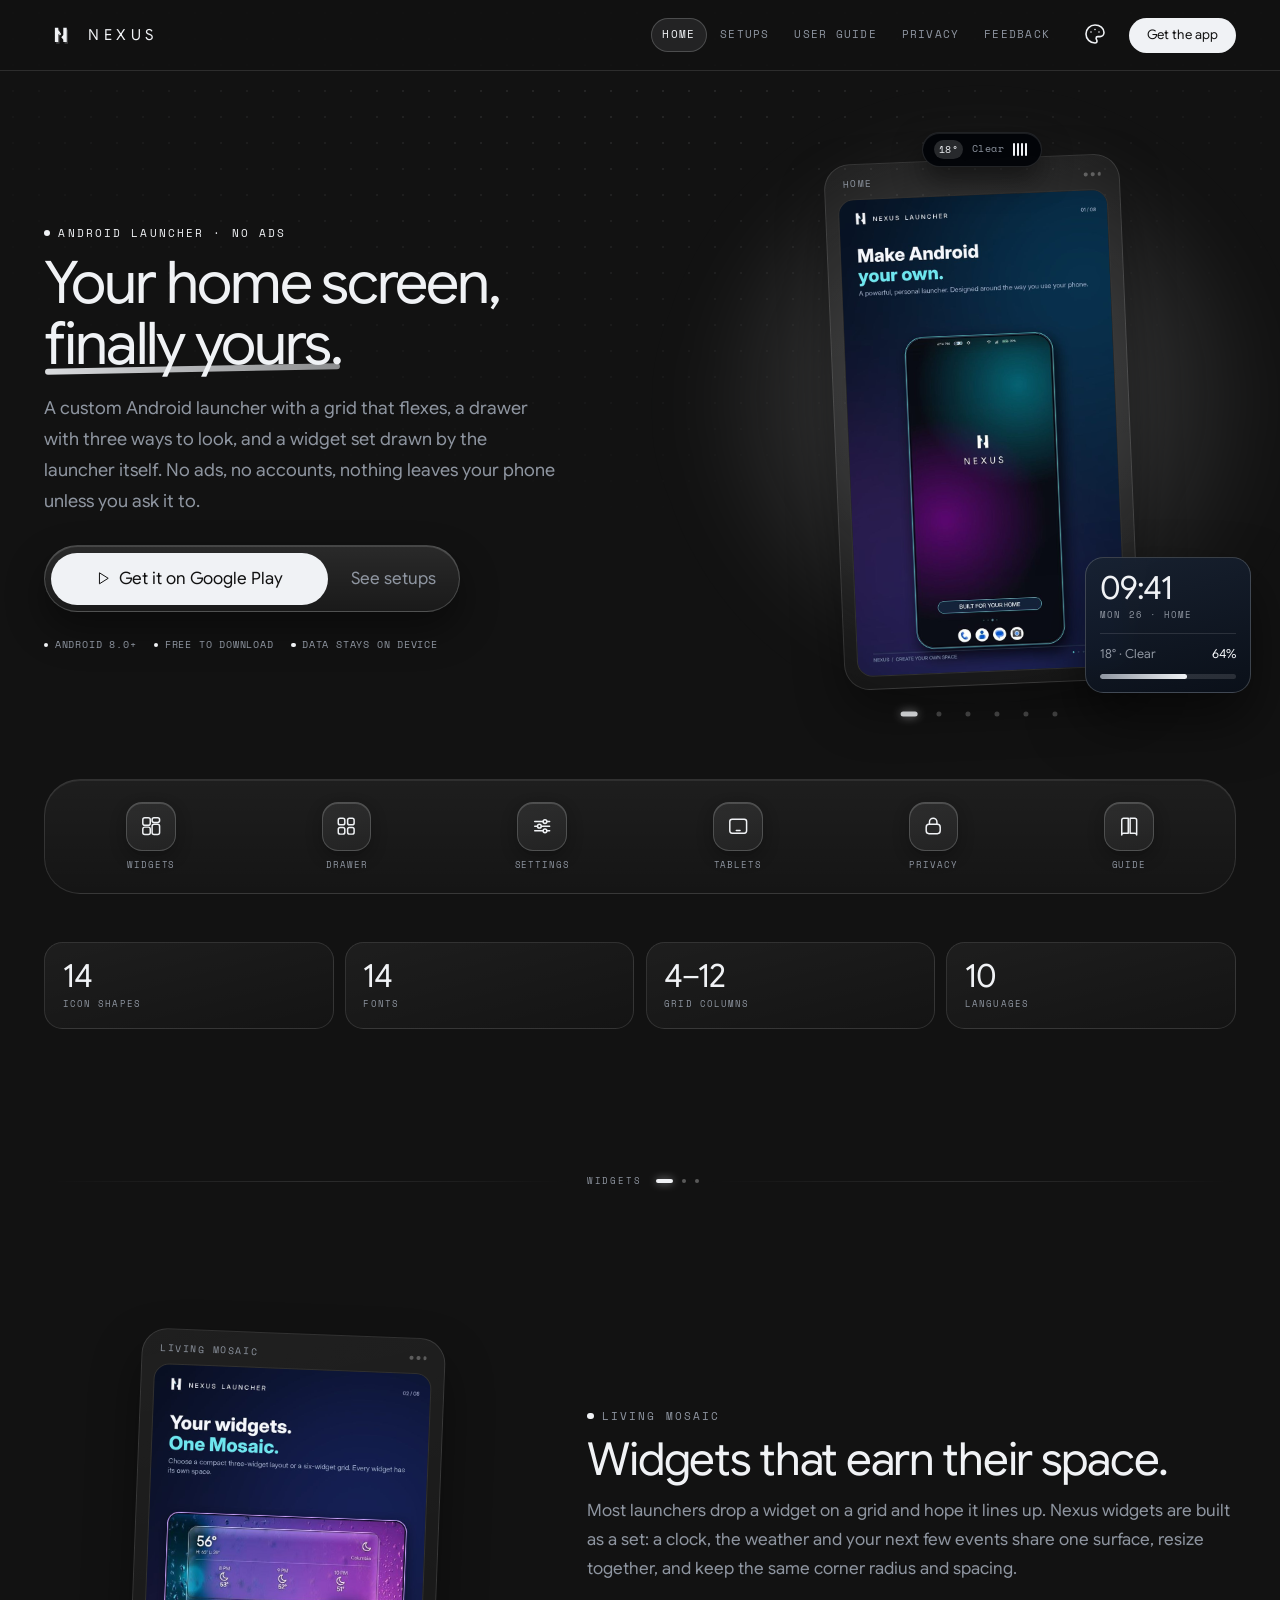
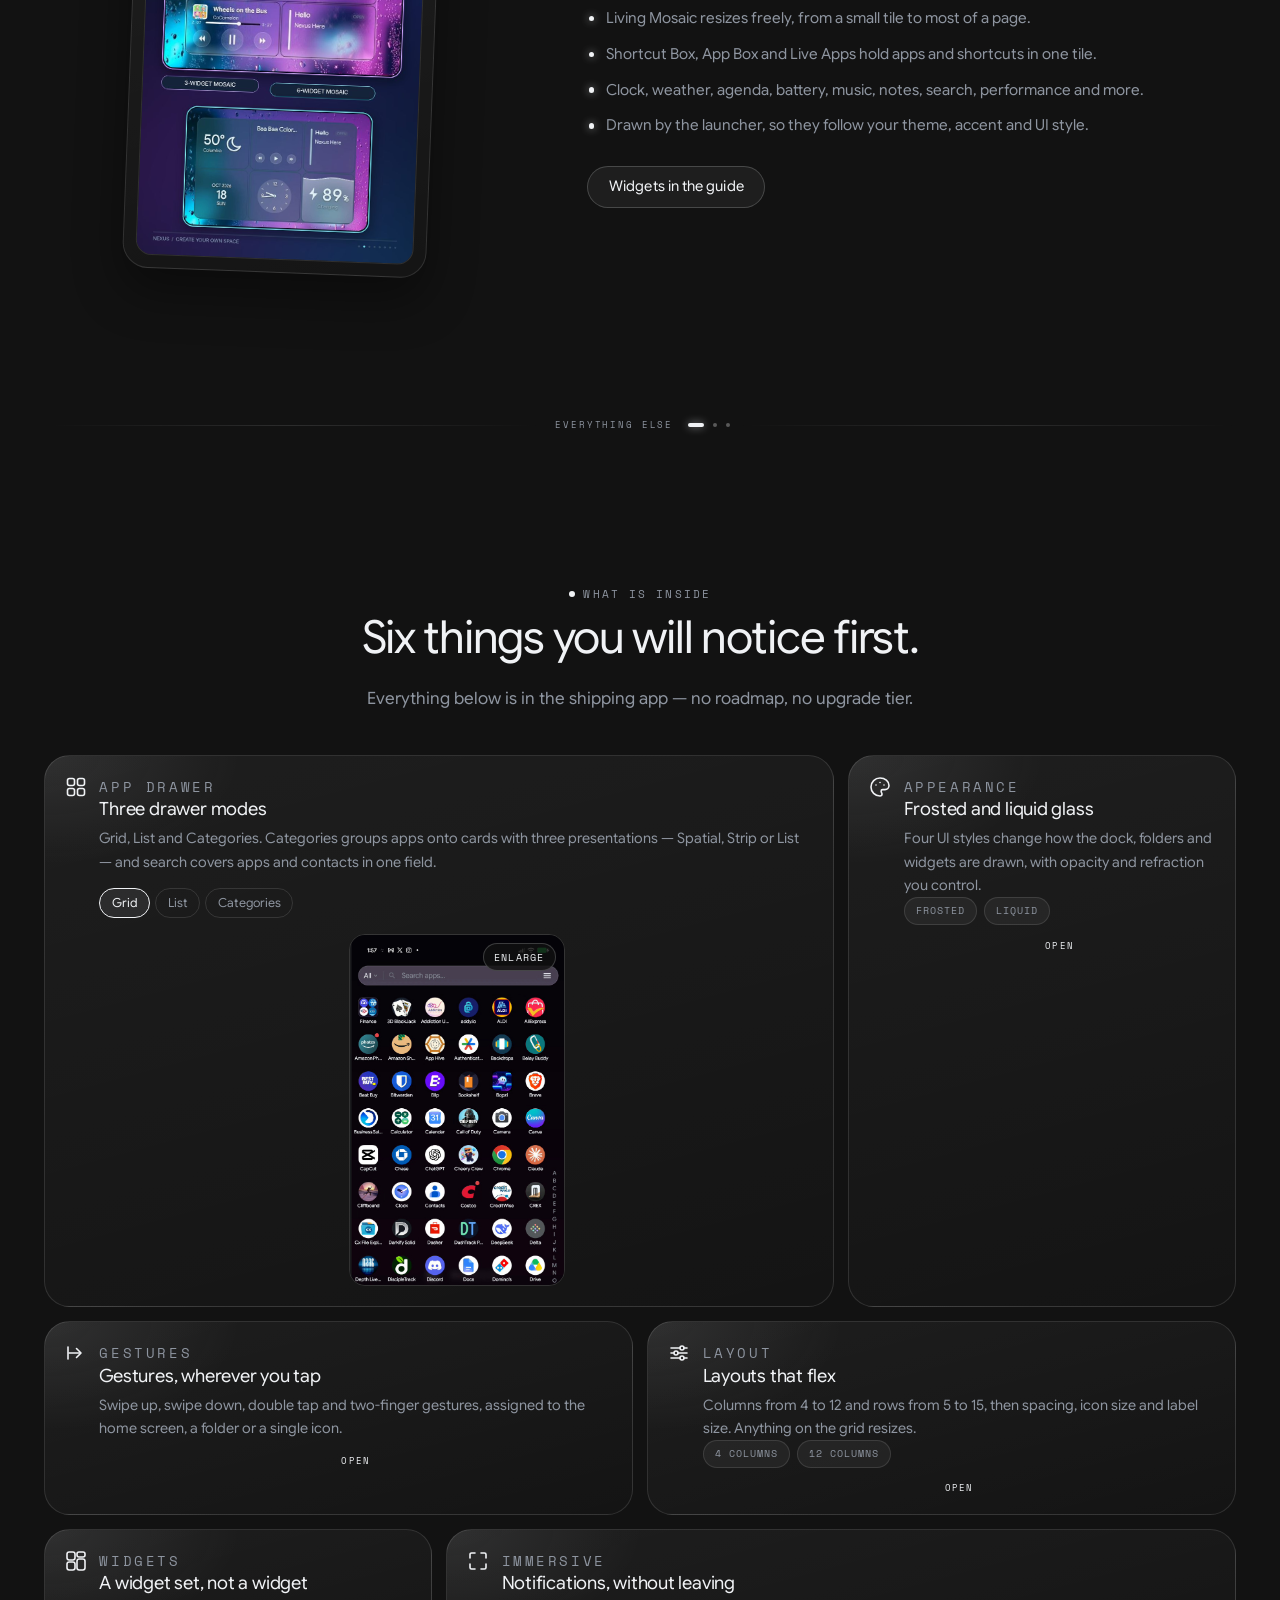
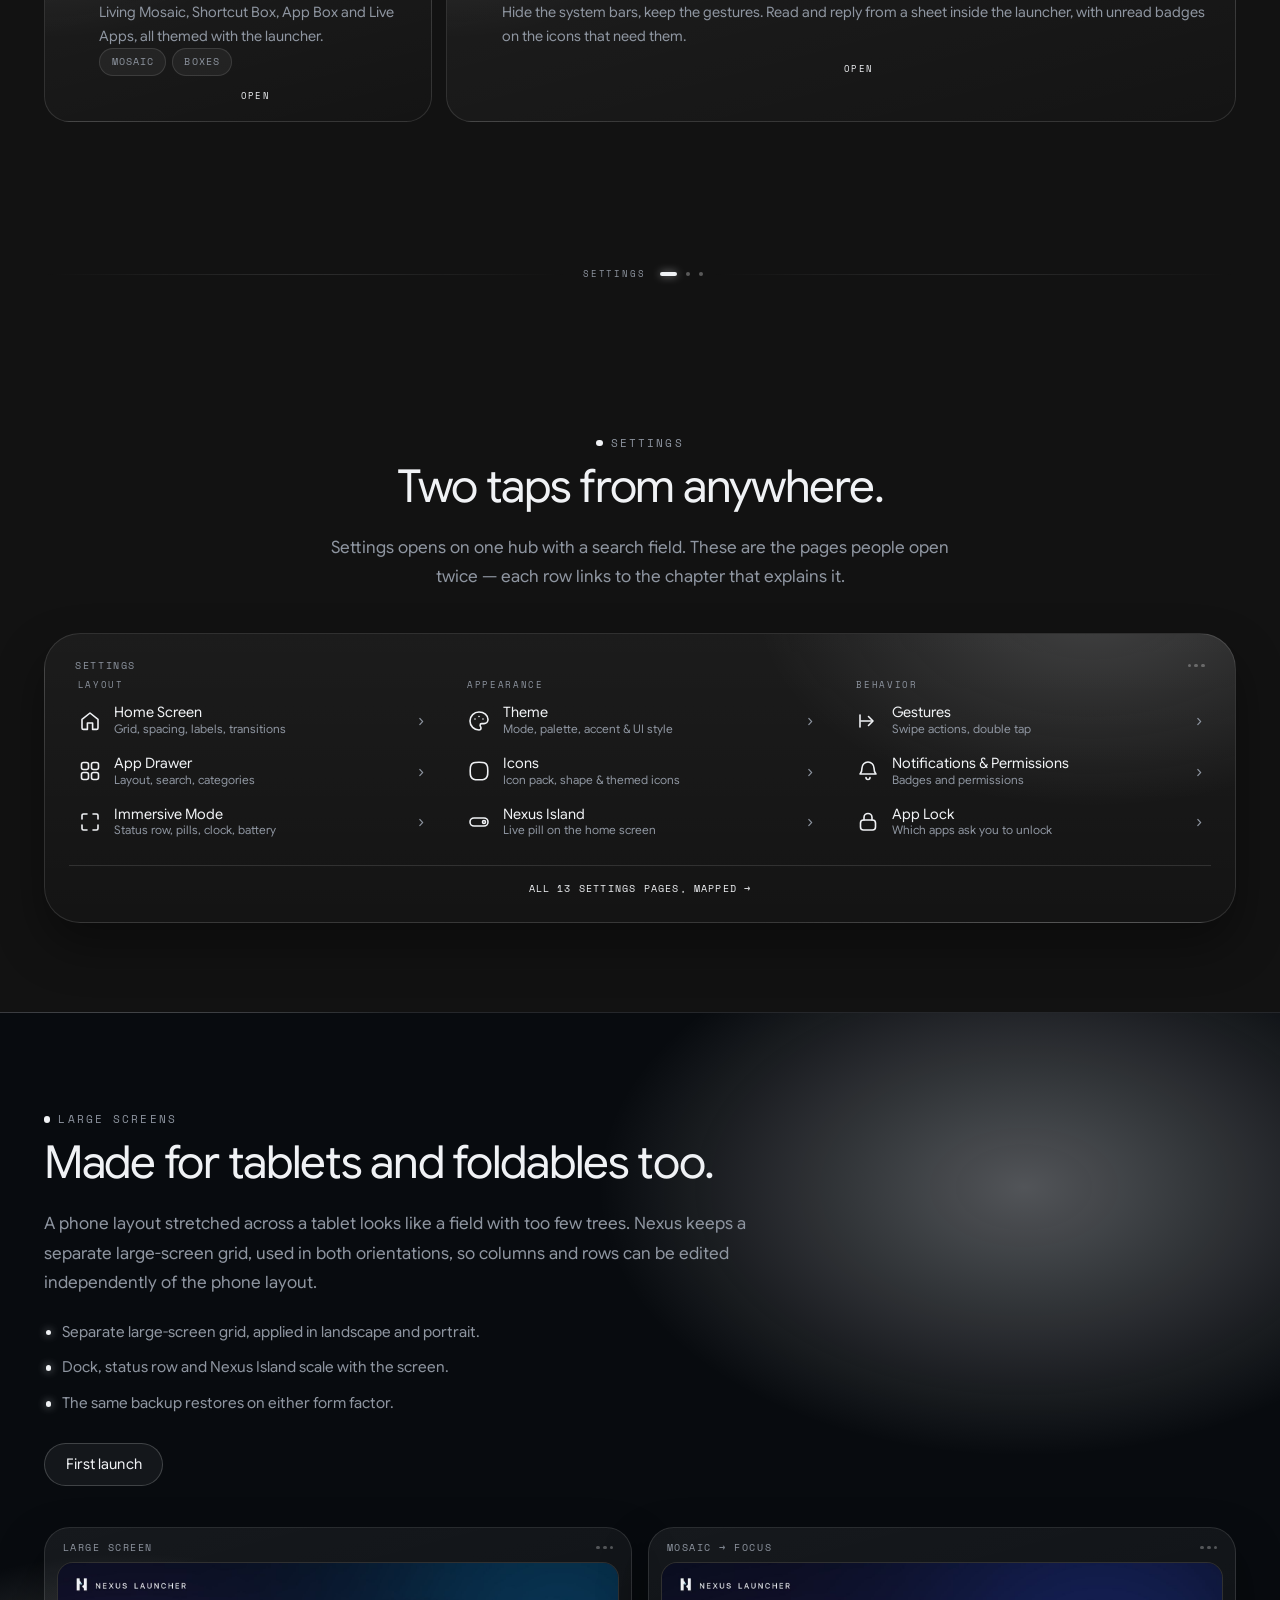
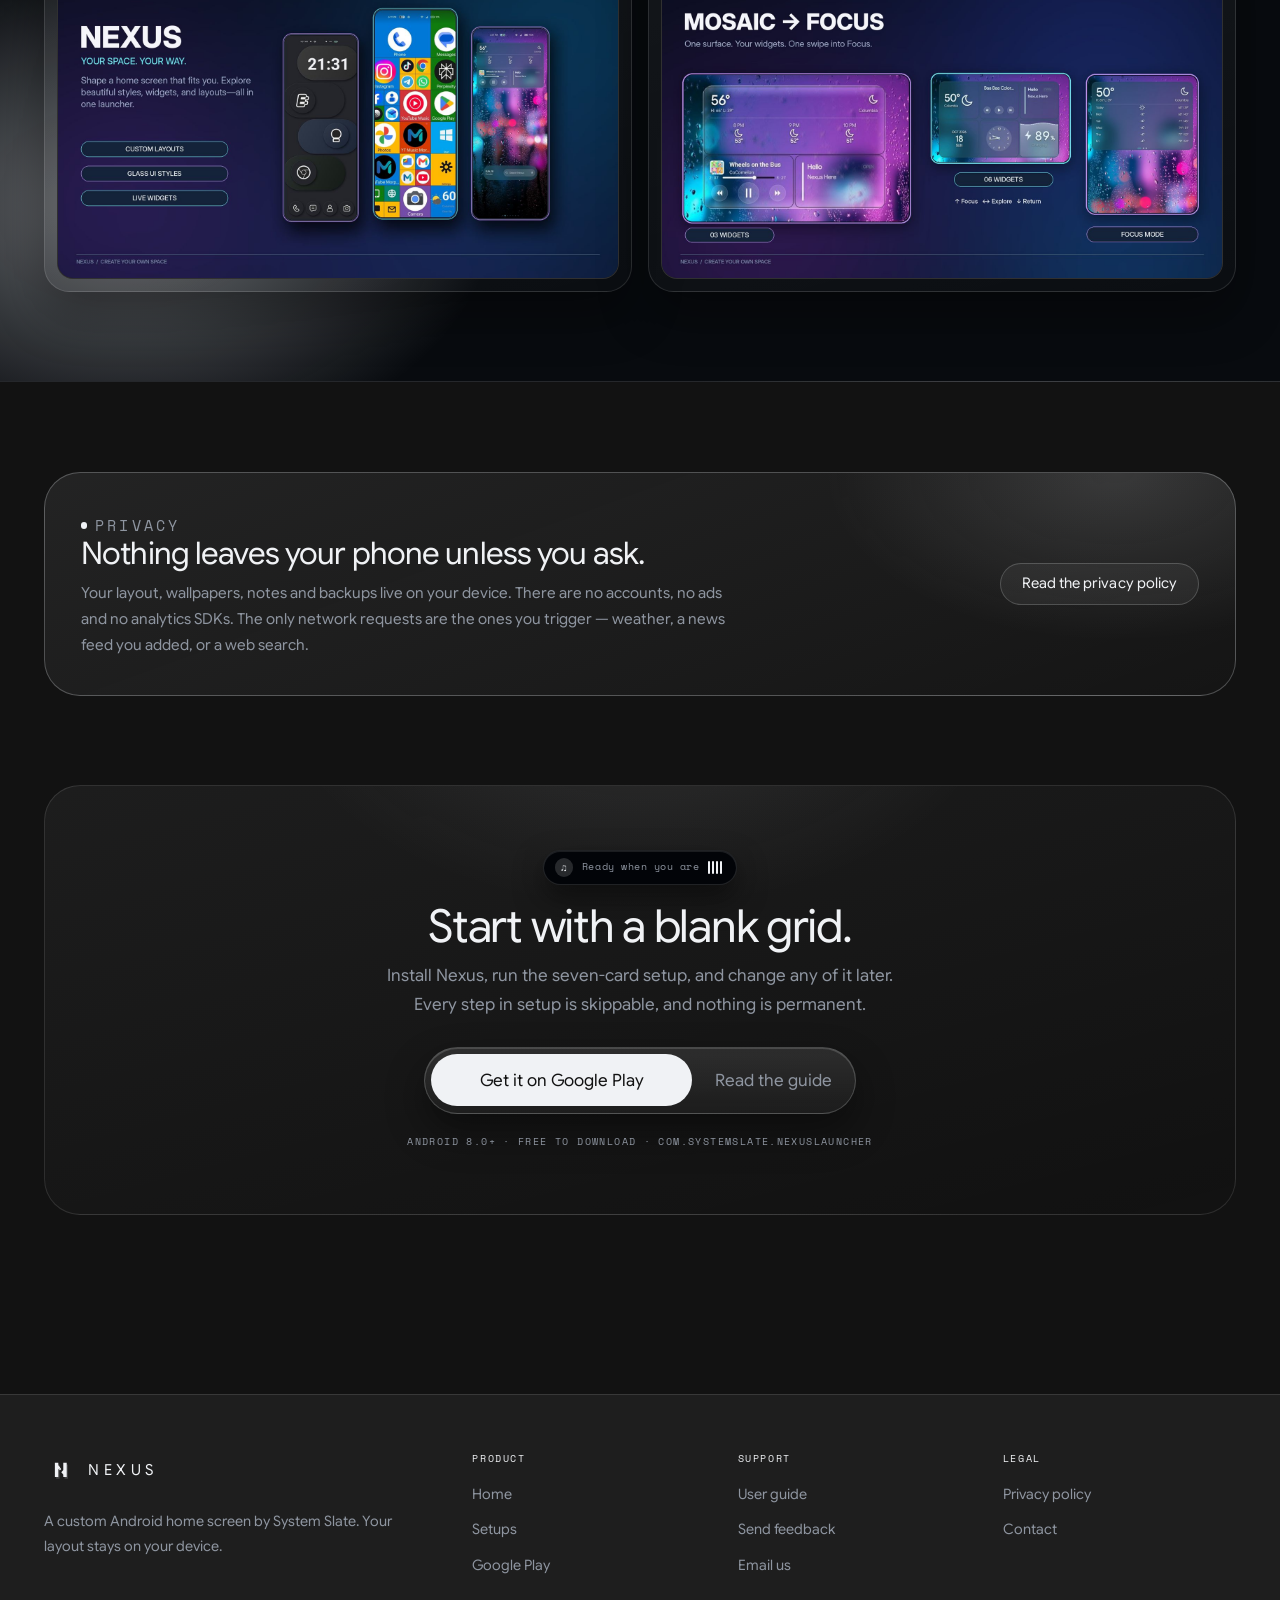
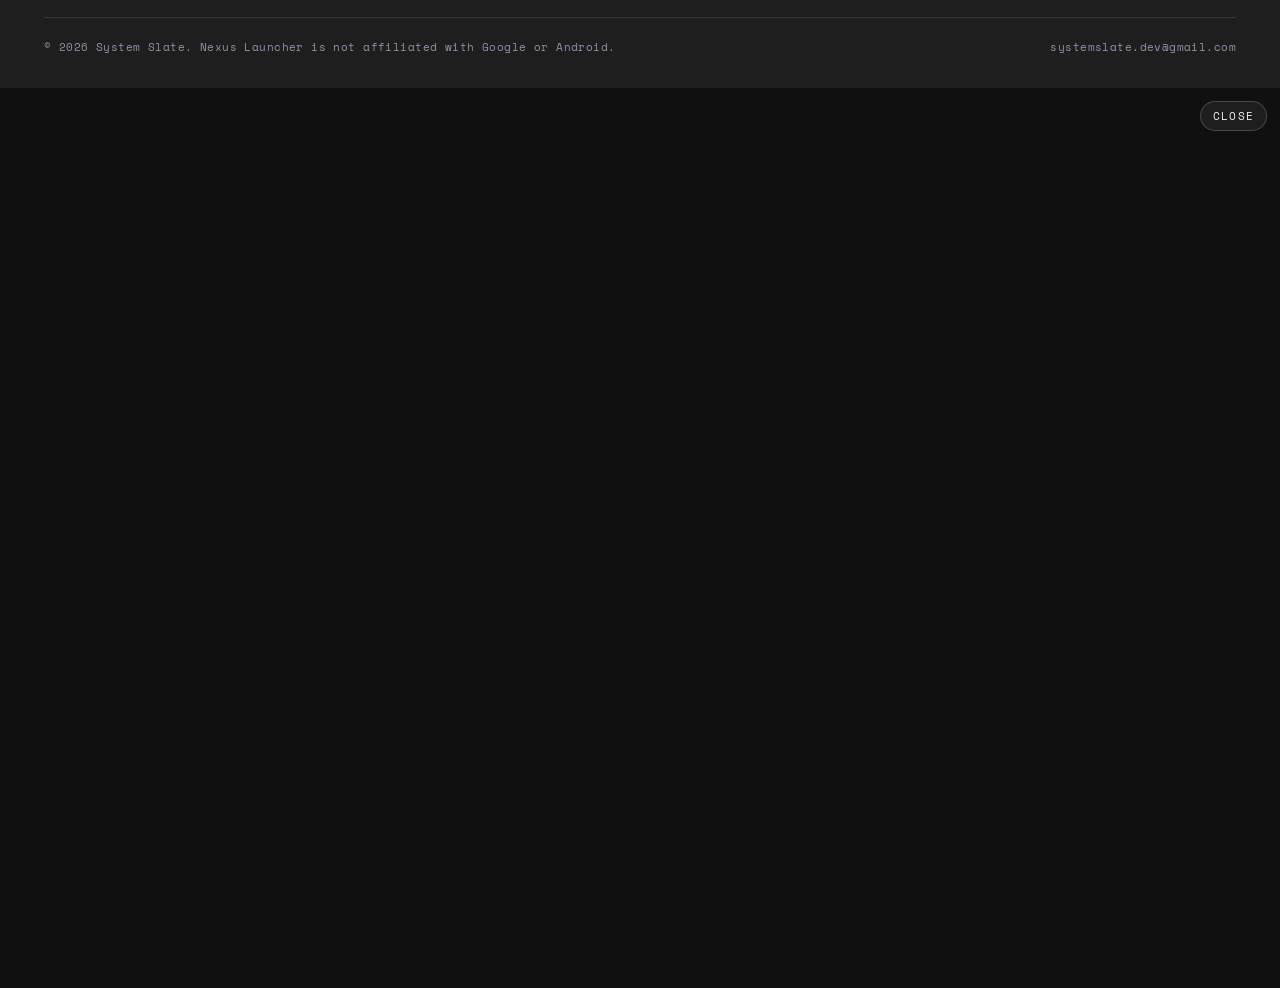
==== index.html @ 5c9ead4d "Add files via upload" ====
<!DOCTYPE html>
<html lang="en">
<head>
  <meta charset="UTF-8">
  <meta name="viewport" content="width=device-width, initial-scale=1.0">
  <title>Nexus Launcher — your home screen, finally yours</title>
  <meta name="description" content="Nexus Launcher is a custom Android home screen with flexible grids, three app drawer modes, a themed widget collection and no ads. Your data stays on your device.">
  <meta name="theme-color" content="#070b13">
  <meta property="og:title" content="Nexus Launcher — your home screen, finally yours">
  <meta property="og:description" content="Flexible grids, three drawer modes, themed widgets, frosted glass. No ads, no accounts, nothing leaves your phone.">
  <meta property="og:image" content="assets/shots/01-hero.jpg">
  <meta property="og:type" content="website">
  <link rel="stylesheet" href="site-fonts.css">
  <link rel="stylesheet" href="site.css">
  <link rel="stylesheet" href="site-themes.css">
  <link rel="stylesheet" href="site-look.css">
  <link rel="stylesheet" href="site-nav.css">
  <link rel="stylesheet" href="site-ui.css">
  <link rel="stylesheet" href="site-footer.css">
  <link rel="stylesheet" href="site-play.css">
  <link rel="stylesheet" href="site-home.css">
  <link rel="stylesheet" href="site-home-more.css">
  <script src="site-ui-boot.js"></script>
</head>
<body>
<a class="skip-link" href="#main">Skip to content</a>

<!-- launcher glyphs, drawn once and referenced with <use> -->
<svg class="sprite" aria-hidden="true" focusable="false" xmlns="http://www.w3.org/2000/svg">
  <symbol id="i-widgets" viewBox="0 0 24 24" fill="none" stroke="currentColor" stroke-width="1.6" stroke-linecap="round" stroke-linejoin="round"><rect x="3" y="3" width="8" height="8" rx="2.2"/><rect x="13" y="3" width="8" height="5" rx="2"/><rect x="3" y="13" width="8" height="8" rx="2.2"/><rect x="13" y="10" width="8" height="11" rx="2.2"/></symbol>
  <symbol id="i-grid" viewBox="0 0 24 24" fill="none" stroke="currentColor" stroke-width="1.6" stroke-linecap="round" stroke-linejoin="round"><rect x="3.5" y="3.5" width="7" height="7" rx="2"/><rect x="13.5" y="3.5" width="7" height="7" rx="2"/><rect x="3.5" y="13.5" width="7" height="7" rx="2"/><rect x="13.5" y="13.5" width="7" height="7" rx="2"/></symbol>
  <symbol id="i-sliders" viewBox="0 0 24 24" fill="none" stroke="currentColor" stroke-width="1.6" stroke-linecap="round" stroke-linejoin="round"><path d="M4 7h9M17 7h3M4 12h3M11 12h9M4 17h9M17 17h3"/><circle cx="15" cy="7" r="2"/><circle cx="9" cy="12" r="2"/><circle cx="15" cy="17" r="2"/></symbol>
  <symbol id="i-home" viewBox="0 0 24 24" fill="none" stroke="currentColor" stroke-width="1.6" stroke-linecap="round" stroke-linejoin="round"><path d="M4 10.4 12 4l8 6.4V19a1.4 1.4 0 0 1-1.4 1.4h-4V14H9.4v6.4h-4A1.4 1.4 0 0 1 4 19z"/></symbol>
  <symbol id="i-fullscreen" viewBox="0 0 24 24" fill="none" stroke="currentColor" stroke-width="1.6" stroke-linecap="round" stroke-linejoin="round"><path d="M4 9V5.5A1.5 1.5 0 0 1 5.5 4H9M15 4h3.5A1.5 1.5 0 0 1 20 5.5V9M20 15v3.5a1.5 1.5 0 0 1-1.5 1.5H15M9 20H5.5A1.5 1.5 0 0 1 4 18.5V15"/></symbol>
  <symbol id="i-palette" viewBox="0 0 24 24" fill="none" stroke="currentColor" stroke-width="1.6" stroke-linecap="round" stroke-linejoin="round"><path d="M12 3a9 9 0 1 0 0 18c1.1 0 2-.9 2-2 0-1.2-.9-1.7-.9-2.8 0-.9.7-1.6 1.6-1.6H17a4 4 0 0 0 4-4c0-4.4-4-7.6-9-7.6z"/><path d="M8 10h.01M12 7.5h.01M16 10h.01"/></symbol>
  <symbol id="i-shape" viewBox="0 0 24 24" fill="none" stroke="currentColor" stroke-width="1.6" stroke-linecap="round" stroke-linejoin="round"><path d="M12 3.2c2.8 0 4.2 0 5.4.6a5 5 0 0 1 2.8 2.8c.6 1.2.6 2.6.6 5.4s0 4.2-.6 5.4a5 5 0 0 1-2.8 2.8c-1.2.6-2.6.6-5.4.6s-4.2 0-5.4-.6a5 5 0 0 1-2.8-2.8c-.6-1.2-.6-2.6-.6-5.4s0-4.2.6-5.4a5 5 0 0 1 2.8-2.8c1.2-.6 2.6-.6 5.4-.6z"/></symbol>
  <symbol id="i-pill" viewBox="0 0 24 24" fill="none" stroke="currentColor" stroke-width="1.6" stroke-linecap="round" stroke-linejoin="round"><rect x="3" y="8" width="18" height="8" rx="4"/><circle cx="17" cy="12" r="1.5"/></symbol>
  <symbol id="i-swipe" viewBox="0 0 24 24" fill="none" stroke="currentColor" stroke-width="1.6" stroke-linecap="round" stroke-linejoin="round"><path d="M5 12h11"/><path d="M12.5 7.5 17 12l-4.5 4.5"/><path d="M4 6v12"/></symbol>
  <symbol id="i-bell" viewBox="0 0 24 24" fill="none" stroke="currentColor" stroke-width="1.6" stroke-linecap="round" stroke-linejoin="round"><path d="M6 9a6 6 0 0 1 12 0c0 4 1.5 5.5 2 6H4c.5-.5 2-2 2-6z"/><path d="M10 18.5a2 2 0 0 0 4 0"/></symbol>
  <symbol id="i-lock" viewBox="0 0 24 24" fill="none" stroke="currentColor" stroke-width="1.6" stroke-linecap="round" stroke-linejoin="round"><rect x="4.5" y="10" width="15" height="10" rx="3"/><path d="M8 10V7.5a4 4 0 0 1 8 0V10"/></symbol>
  <symbol id="i-book" viewBox="0 0 24 24" fill="none" stroke="currentColor" stroke-width="1.6" stroke-linecap="round" stroke-linejoin="round"><path d="M4 5.5a2 2 0 0 1 2-2h5v16H6a2 2 0 0 0-2 2z"/><path d="M20 5.5a2 2 0 0 0-2-2h-5v16h5a2 2 0 0 1 2 2z"/></symbol>
  <symbol id="i-tablet" viewBox="0 0 24 24" fill="none" stroke="currentColor" stroke-width="1.6" stroke-linecap="round" stroke-linejoin="round"><rect x="3" y="4.5" width="18" height="15" rx="2.5"/><path d="M10 16.5h4"/></symbol>
  <symbol id="i-play" viewBox="0 0 24 24" fill="none" stroke="currentColor" stroke-width="1.6" stroke-linecap="round" stroke-linejoin="round"><path d="M5.5 3.5v17L19 12z"/></symbol>
</svg>

<header class="nav">
  <div class="nav-inner">
    <a class="brand" href="index.html" aria-label="Nexus Launcher — home">
      <svg class="brand-mark" viewBox="0 0 108 108" role="img" aria-label="Nexus Launcher">
        <g transform="translate(4 6)" fill="rgb(42 46 51)">
          <path d="M35 31h11v8l6.5 7.5-6.5 6.5V77H35V31z"/>
          <path d="M73 77H62v-8l-6.5-7.5 6.5-6.5V31h11V77z"/>
        </g>
        <path fill="rgb(240 242 245)" d="M35 31h11v8l6.5 7.5-6.5 6.5V77H35V31z"/>
        <path fill="rgb(240 242 245)" d="M73 77H62v-8l-6.5-7.5 6.5-6.5V31h11V77z"/>
        <path fill="rgb(143 200 224)" d="M51.5 47.95l3.07 1.77v3.56l-3.07 1.77-3.07-1.77v-3.56z"/>
      </svg>
      <span class="brand-word">Nexus</span>
    </a>
    <nav class="nav-links" aria-label="Primary">
      <a href="index.html" aria-current="page">Home</a>
      <a href="setup.html">Setups</a>
      <a href="NEXUS_USER_GUIDE.html">User guide</a>
      <a href="privacy.html">Privacy</a>
      <a href="feedback.html">Feedback</a>
    </nav>
    <a class="nav-cta" href="https://play.google.com/store/apps/details?id=com.systemslate.nexuslauncher">Get the app</a>
  </div>
</header>

<main id="main">

  <!-- ============ hero: a home screen you can poke at ============ -->
  <section class="hero">
    <div class="wrap hero-grid">
      <div class="hero-copy">
        <p class="eyebrow">Android launcher &middot; no ads</p>
        <h1 class="hero-title">Your home screen,<br><span class="hero-accent">finally yours.</span></h1>
        <p class="lede">A custom Android launcher with a grid that flexes, a drawer with three ways to
          look, and a widget set drawn by the launcher itself. No ads, no accounts, nothing leaves
          your phone unless you ask it to.</p>
        <div class="dock">
          <a class="dock-main" href="https://play.google.com/store/apps/details?id=com.systemslate.nexuslauncher">
            <svg aria-hidden="true" width="15" height="15"><use href="#i-play"></use></svg>Get it on Google Play</a>
          <a class="dock-alt" href="setup.html">See setups</a>
        </div>
        <ul class="hero-meta">
          <li>Android 8.0+</li><li>Free to download</li><li>Data stays on device</li>
        </ul>
      </div>

      <div class="hero-art">
        <div class="hero-glow" aria-hidden="true"></div>
        <div class="island hero-island" data-island aria-hidden="true">
          <span class="island-glyph" data-island-glyph>&#9835;</span>
          <span data-island-label>Wheels on the Bus</span>
          <span class="island-bars" data-island-bars><i></i><i></i><i></i><i></i></span>
        </div>
        <figure class="widget hero-widget tilt-l">
          <div class="widget-bar"><span data-hero-label>Home</span><span class="bar-dots"><i></i><i></i><i></i></span></div>
          <div class="widget-media">
            <img data-hero-shot src="assets/shots/01-hero.jpg" width="760" height="1351"
                 alt="A Nexus home screen with the Living Mosaic widget, app icons and a frosted dock.">
          </div>
        </figure>
        <aside class="mini-widget tilt-r float-slow" aria-hidden="true">
          <p class="mini-time">09:41</p>
          <p class="mini-day">Mon 26 &middot; Home</p>
          <div class="mini-row"><span>18&deg; &middot; Clear</span><b>64%</b></div>
          <div class="mini-meter"><i></i></div>
        </aside>
        <div class="pagedots" role="group" aria-label="Preview pages">
          <button type="button" data-hero-dot aria-pressed="true" aria-label="Home" data-label="Home" data-src="assets/shots/01-hero.jpg" data-alt="A Nexus home screen with the Living Mosaic widget, app icons and a frosted dock."></button>
          <button type="button" data-hero-dot aria-pressed="false" aria-label="Mosaic" data-label="Mosaic" data-src="assets/shots/02-mosaic.jpg" data-alt="A three by six widget mosaic combining a clock, weather and calendar on one Nexus home screen."></button>
          <button type="button" data-hero-dot aria-pressed="false" aria-label="Focus" data-label="Focus" data-src="assets/shots/03-focus.jpg" data-alt="Focus mode and gesture navigation on a Nexus home screen."></button>
          <button type="button" data-hero-dot aria-pressed="false" aria-label="Glass" data-label="Glass" data-src="assets/shots/04-glass.jpg" data-alt="Frosted glass and liquid glass on a Nexus home screen."></button>
          <button type="button" data-hero-dot aria-pressed="false" aria-label="Layouts" data-label="Layouts" data-src="assets/shots/05-layouts.jpg" data-alt="A custom home screen layout in Nexus Launcher."></button>
          <button type="button" data-hero-dot aria-pressed="false" aria-label="Drawer" data-label="Drawer" data-src="assets/shots/06-drawer.jpg" data-alt="The Nexus app drawer in grid, list and category layouts."></button>
        </div>
      </div>
    </div>

    <div class="wrap hero-shortcuts">
      <nav class="icon-row" aria-label="Jump into the site">
        <a class="icon-tile tint-cyan" href="#widgets"><span class="tile-face"><svg aria-hidden="true"><use href="#i-widgets"></use></svg></span><span>Widgets</span></a>
        <a class="icon-tile tint-violet" href="#drawer"><span class="tile-face"><svg aria-hidden="true"><use href="#i-grid"></use></svg></span><span>Drawer</span></a>
        <a class="icon-tile tint-teal" href="#settings"><span class="tile-face"><svg aria-hidden="true"><use href="#i-sliders"></use></svg></span><span>Settings</span></a>
        <a class="icon-tile tint-blue" href="#large"><span class="tile-face"><svg aria-hidden="true"><use href="#i-tablet"></use></svg></span><span>Tablets</span></a>
        <a class="icon-tile tint-rose" href="privacy.html"><span class="tile-face"><svg aria-hidden="true"><use href="#i-lock"></use></svg></span><span>Privacy</span></a>
        <a class="icon-tile tint-grape" href="NEXUS_USER_GUIDE.html"><span class="tile-face"><svg aria-hidden="true"><use href="#i-book"></use></svg></span><span>Guide</span></a>
      </nav>
    </div>
  </section>

  <!-- ============ numbers, as four little widgets ============ -->
  <section class="section section-stats">
    <div class="wrap stat-row">
      <div class="stat"><b>14</b><span>icon shapes</span></div>
      <div class="stat"><b>14</b><span>fonts</span></div>
      <div class="stat"><b>4&ndash;12</b><span>grid columns</span></div>
      <div class="stat"><b>10</b><span>languages</span></div>
    </div>
  </section>

  <div class="dots-divider" aria-hidden="true"><span>Widgets</span><i></i><i></i><i></i></div>

  <!-- ============ living mosaic ============ -->
  <section class="section" id="widgets">
    <div class="wrap split">
      <div class="split-art">
        <figure class="widget tilt-r">
          <div class="widget-bar"><span>Living Mosaic</span><span class="bar-dots"><i></i><i></i><i></i></span></div>
          <div class="widget-media">
            <img src="assets/shots/02-mosaic.jpg" width="760" height="1351"
                 alt="A three by six widget mosaic combining a clock, weather and calendar on one Nexus home screen.">
          </div>
        </figure>
      </div>
      <div class="split-copy">
        <p class="eyebrow">Living Mosaic</p>
        <h2>Widgets that earn their space.</h2>
        <p>Most launchers drop a widget on a grid and hope it lines up. Nexus widgets are built as a
          set: a clock, the weather and your next few events share one surface, resize together, and
          keep the same corner radius and spacing.</p>
        <ul class="point-list">
          <li>Living Mosaic resizes freely, from a small tile to most of a page.</li>
          <li>Shortcut Box, App Box and Live Apps hold apps and shortcuts in one tile.</li>
          <li>Clock, weather, agenda, battery, music, notes, search, performance and more.</li>
          <li>Drawn by the launcher, so they follow your theme, accent and UI style.</li>
        </ul>
        <div class="btn-row">
          <a class="btn btn-ghost" href="NEXUS_USER_GUIDE.html#ch8">Widgets in the guide</a>
        </div>
      </div>
    </div>
  </section>

  <div class="dots-divider" aria-hidden="true"><span>Everything else</span><i></i><i></i><i></i></div>

  <!-- ============ bento of the rest ============ -->
  <section class="section" id="more">
    <div class="wrap">
      <div class="section-head center">
        <p class="eyebrow">What is inside</p>
        <h2>Six things you will notice first.</h2>
        <p>Everything below is in the shipping app &mdash; no roadmap, no upgrade tier.</p>
      </div>

      <div class="bento">
        <article class="cell cell-wide" id="drawer">
          <span class="icon-badge"><svg aria-hidden="true"><use href="#i-grid"></use></svg></span>
          <div class="cell-copy">
            <p class="cell-tag">App drawer</p><h3>Three drawer modes</h3>
            <p>Grid, List and Categories. Categories groups apps onto cards with three presentations
              &mdash; Spatial, Strip or List &mdash; and search covers apps and contacts in one field.</p>
            <div class="mode-switch" data-drawer-modes role="radiogroup" aria-label="Drawer mode">
              <button type="button" role="radio" data-drawer="grid" aria-checked="true">Grid</button>
              <button type="button" role="radio" data-drawer="list" aria-checked="false">List</button>
              <button type="button" role="radio" data-drawer="categories" aria-checked="false">Categories</button>
            </div>
            <figure class="drawer-shot">
              <img data-drawer-shot src="assets/guide/app-drawer-grid.jpg" width="575" height="1280" alt="The app drawer in Grid mode, with labeled icons and an A to Z rail.">
              <button type="button" class="shot-enlarge" data-enlarge>Enlarge</button>
            </figure>
          </div>
        </article>

        <article class="cell cell-third tint-violet" id="glass" data-folder>
          <span class="icon-badge"><svg aria-hidden="true"><use href="#i-palette"></use></svg></span>
          <div class="cell-copy">
            <p class="cell-tag">Appearance</p><h3>Frosted and liquid glass</h3>
            <p>Four UI styles change how the dock, folders and widgets are drawn, with opacity and
              refraction you control.</p>
            <p class="chip-row"><span class="chip">Frosted</span><span class="chip">Liquid</span></p>
            <button type="button" class="cell-open-label" aria-expanded="false" aria-controls="glass-shot">Open</button>
          </div>
          <figure class="cell-shot" id="glass-shot" hidden>
            <img src="assets/shots/04-glass.jpg" width="760" height="1351" alt="Frosted glass and liquid glass on a Nexus home screen." loading="lazy">
          </figure>
        </article>

        <article class="cell cell-half tint-rose" id="gestures" data-folder>
          <span class="icon-badge"><svg aria-hidden="true"><use href="#i-swipe"></use></svg></span>
          <div class="cell-copy">
            <p class="cell-tag">Gestures</p><h3>Gestures, wherever you tap</h3>
            <p>Swipe up, swipe down, double tap and two-finger gestures, assigned to the home screen,
              a folder or a single icon.</p>
            <button type="button" class="cell-open-label" aria-expanded="false" aria-controls="gestures-shot">Open</button>
          </div>
          <figure class="cell-shot" id="gestures-shot" hidden>
            <img src="assets/shots/03-focus.jpg" width="760" height="1351" alt="Focus mode and gesture navigation on a Nexus home screen." loading="lazy">
          </figure>
        </article>

        <article class="cell cell-half tint-teal" id="layouts" data-folder>
          <span class="icon-badge"><svg aria-hidden="true"><use href="#i-sliders"></use></svg></span>
          <div class="cell-copy">
            <p class="cell-tag">Layout</p><h3>Layouts that flex</h3>
            <p>Columns from 4 to 12 and rows from 5 to 15, then spacing, icon size and label size.
              Anything on the grid resizes.</p>
            <p class="chip-row"><span class="chip">4 columns</span><span class="chip">12 columns</span></p>
            <button type="button" class="cell-open-label" aria-expanded="false" aria-controls="layouts-shot">Open</button>
          </div>
          <figure class="cell-shot" id="layouts-shot" hidden>
            <img src="assets/shots/05-layouts.jpg" width="760" height="1351" alt="A custom home screen layout in Nexus Launcher." loading="lazy">
          </figure>
        </article>

        <article class="cell cell-third tint-blue" data-folder>
          <span class="icon-badge"><svg aria-hidden="true"><use href="#i-widgets"></use></svg></span>
          <div class="cell-copy">
            <p class="cell-tag">Widgets</p><h3>A widget set, not a widget</h3>
            <p>Living Mosaic, Shortcut Box, App Box and Live Apps, all themed with the launcher.</p>
            <p class="chip-row"><span class="chip">Mosaic</span><span class="chip">Boxes</span></p>
            <button type="button" class="cell-open-label" aria-expanded="false" aria-controls="widgets-shot">Open</button>
          </div>
          <figure class="cell-shot" id="widgets-shot" hidden>
            <img src="assets/shots/07-widgets.jpg" width="760" height="1351" alt="The Nexus widget collection on a home screen." loading="lazy">
          </figure>
        </article>

        <article class="cell cell-wide tint-grape" id="immersive" data-folder>
          <span class="icon-badge"><svg aria-hidden="true"><use href="#i-fullscreen"></use></svg></span>
          <div class="cell-copy">
            <p class="cell-tag">Immersive</p><h3>Notifications, without leaving</h3>
            <p>Hide the system bars, keep the gestures. Read and reply from a sheet inside the
              launcher, with unread badges on the icons that need them.</p>
            <button type="button" class="cell-open-label" aria-expanded="false" aria-controls="immersive-shot">Open</button>
          </div>
          <figure class="cell-shot" id="immersive-shot" hidden>
            <img src="assets/shots/08-immersive.jpg" width="760" height="1351" alt="Immersive mode and the in-launcher notification sheet." loading="lazy">
          </figure>
        </article>
      </div>
    </div>
  </section>

  <div class="dots-divider" aria-hidden="true"><span>Settings</span><i></i><i></i><i></i></div>

  <!-- ============ settings, drawn as a settings page ============ -->
  <section class="section" id="settings">
    <div class="wrap">
      <div class="section-head center">
        <p class="eyebrow">Settings</p>
        <h2>Two taps from anywhere.</h2>
        <p>Settings opens on one hub with a search field. These are the pages people open twice
          &mdash; each row links to the chapter that explains it.</p>
      </div>

      <div class="settings-widget">
        <div class="widget-bar"><span>Settings</span><span class="bar-dots"><i></i><i></i><i></i></span></div>
        <div class="settings-groups">
          <div class="settings-group">
            <p class="group-label">Layout</p>
            <a class="settings-row" href="NEXUS_USER_GUIDE.html#ch2"><span class="icon-badge"><svg aria-hidden="true"><use href="#i-home"></use></svg></span><span class="row-text"><b>Home Screen</b><small>Grid, spacing, labels, transitions</small></span><span class="row-chev" aria-hidden="true">&rsaquo;</span></a>
            <a class="settings-row" href="NEXUS_USER_GUIDE.html#ch5"><span class="icon-badge"><svg aria-hidden="true"><use href="#i-grid"></use></svg></span><span class="row-text"><b>App Drawer</b><small>Layout, search, categories</small></span><span class="row-chev" aria-hidden="true">&rsaquo;</span></a>
            <a class="settings-row" href="NEXUS_USER_GUIDE.html#ch14"><span class="icon-badge"><svg aria-hidden="true"><use href="#i-fullscreen"></use></svg></span><span class="row-text"><b>Immersive Mode</b><small>Status row, pills, clock, battery</small></span><span class="row-chev" aria-hidden="true">&rsaquo;</span></a>
          </div>
          <div class="settings-group">
            <p class="group-label">Appearance</p>
            <a class="settings-row" href="NEXUS_USER_GUIDE.html#ch10"><span class="icon-badge"><svg aria-hidden="true"><use href="#i-palette"></use></svg></span><span class="row-text"><b>Theme</b><small>Mode, palette, accent &amp; UI style</small></span><span class="row-chev" aria-hidden="true">&rsaquo;</span></a>
            <a class="settings-row" href="NEXUS_USER_GUIDE.html#ch11"><span class="icon-badge"><svg aria-hidden="true"><use href="#i-shape"></use></svg></span><span class="row-text"><b>Icons</b><small>Icon pack, shape &amp; themed icons</small></span><span class="row-chev" aria-hidden="true">&rsaquo;</span></a>
            <a class="settings-row" href="NEXUS_USER_GUIDE.html#ch15"><span class="icon-badge"><svg aria-hidden="true"><use href="#i-pill"></use></svg></span><span class="row-text"><b>Nexus Island</b><small>Live pill on the home screen</small></span><span class="row-chev" aria-hidden="true">&rsaquo;</span></a>
          </div>
          <div class="settings-group">
            <p class="group-label">Behavior</p>
            <a class="settings-row" href="NEXUS_USER_GUIDE.html#ch4"><span class="icon-badge"><svg aria-hidden="true"><use href="#i-swipe"></use></svg></span><span class="row-text"><b>Gestures</b><small>Swipe actions, double tap</small></span><span class="row-chev" aria-hidden="true">&rsaquo;</span></a>
            <a class="settings-row" href="NEXUS_USER_GUIDE.html#ch16"><span class="icon-badge"><svg aria-hidden="true"><use href="#i-bell"></use></svg></span><span class="row-text"><b>Notifications &amp; Permissions</b><small>Badges and permissions</small></span><span class="row-chev" aria-hidden="true">&rsaquo;</span></a>
            <a class="settings-row" href="NEXUS_USER_GUIDE.html#ch17"><span class="icon-badge"><svg aria-hidden="true"><use href="#i-lock"></use></svg></span><span class="row-text"><b>App Lock</b><small>Which apps ask you to unlock</small></span><span class="row-chev" aria-hidden="true">&rsaquo;</span></a>
          </div>
        </div>
        <p class="settings-more"><a href="NEXUS_USER_GUIDE.html#ch21">All 13 settings pages, mapped &rarr;</a></p>
      </div>
    </div>
  </section>

  <!-- ============ large screens ============ -->
  <section class="tablet-band" id="large">
    <div class="wrap section">
      <div class="tablet-head">
        <p class="eyebrow">Large screens</p>
        <h2>Made for tablets and foldables too.</h2>
        <p>A phone layout stretched across a tablet looks like a field with too few trees. Nexus
          keeps a separate large-screen grid, used in both orientations, so columns and rows can be
          edited independently of the phone layout.</p>
        <ul class="point-list">
          <li>Separate large-screen grid, applied in landscape and portrait.</li>
          <li>Dock, status row and Nexus Island scale with the screen.</li>
          <li>The same backup restores on either form factor.</li>
        </ul>
        <div class="btn-row">
          <a class="btn btn-ghost" href="NEXUS_USER_GUIDE.html#ch1">First launch</a>
        </div>
      </div>
      <div class="tablet-shots">
        <figure class="widget">
          <div class="widget-bar"><span>Large screen</span><span class="bar-dots"><i></i><i></i><i></i></span></div>
          <div class="widget-media">
            <img src="assets/shots/tablet-overview.jpg" width="1600" height="900" loading="lazy"
                 alt="Nexus Launcher on a large screen, showing the wide widget mosaic and dock.">
          </div>
        </figure>
        <figure class="widget">
          <div class="widget-bar"><span>Mosaic &rarr; Focus</span><span class="bar-dots"><i></i><i></i><i></i></span></div>
          <div class="widget-media">
            <img src="assets/shots/tablet-mosaic.jpg" width="1600" height="900" loading="lazy"
                 alt="The Nexus mosaic and focus layouts on a large screen.">
          </div>
        </figure>
      </div>
    </div>
  </section>

  <!-- ============ privacy ============ -->
  <section class="section">
    <div class="wrap">
      <div class="privacy-strip">
        <div>
          <p class="eyebrow">Privacy</p>
          <h2>Nothing leaves your phone unless you ask.</h2>
          <p>Your layout, wallpapers, notes and backups live on your device. There are no accounts,
            no ads and no analytics SDKs. The only network requests are the ones you trigger &mdash;
            weather, a news feed you added, or a web search.</p>
        </div>
        <div class="btn-row">
          <a class="btn btn-ghost" href="privacy.html">Read the privacy policy</a>
        </div>
      </div>
    </div>
  </section>

  <!-- ============ closing call to action ============ -->
  <section class="section">
    <div class="wrap">
      <div class="cta">
        <div class="island" aria-hidden="true">
          <span class="island-glyph">&#9835;</span><span>Ready when you are</span>
          <span class="island-bars"><i></i><i></i><i></i><i></i></span>
        </div>
        <h2>Start with a blank grid.</h2>
        <p>Install Nexus, run the seven-card setup, and change any of it later. Every step in setup
          is skippable, and nothing is permanent.</p>
        <div class="dock">
          <a class="dock-main" href="https://play.google.com/store/apps/details?id=com.systemslate.nexuslauncher">Get it on Google Play</a>
          <a class="dock-alt" href="NEXUS_USER_GUIDE.html">Read the guide</a>
        </div>
        <p class="cta-fine">Android 8.0+ &middot; Free to download &middot; com.systemslate.nexuslauncher</p>
      </div>
    </div>
  </section>

</main>

<footer class="site-footer">
  <div class="footer-inner">
    <div class="footer-brand">
      <a class="brand" href="index.html" aria-label="Nexus Launcher — home">
        <svg class="brand-mark" viewBox="0 0 108 108" role="img" aria-label="Nexus Launcher">
          <g transform="translate(4 6)" fill="rgb(42 46 51)"><path d="M35 31h11v8l6.5 7.5-6.5 6.5V77H35V31z"/><path d="M73 77H62v-8l-6.5-7.5 6.5-6.5V31h11V77z"/></g>
          <path fill="rgb(240 242 245)" d="M35 31h11v8l6.5 7.5-6.5 6.5V77H35V31z"/>
          <path fill="rgb(240 242 245)" d="M73 77H62v-8l-6.5-7.5 6.5-6.5V31h11V77z"/>
          <path fill="rgb(143 200 224)" d="M51.5 47.95l3.07 1.77v3.56l-3.07 1.77-3.07-1.77v-3.56z"/>
        </svg>
        <span class="brand-word">Nexus</span>
      </a>
      <p>A custom Android home screen by System Slate. Your layout stays on your device.</p>
    </div>
    <div class="footer-col">
      <h4>Product</h4>
      <ul><li><a href="index.html">Home</a></li><li><a href="setup.html">Setups</a></li><li><a href="https://play.google.com/store/apps/details?id=com.systemslate.nexuslauncher">Google Play</a></li></ul>
    </div>
    <div class="footer-col">
      <h4>Support</h4>
      <ul><li><a href="NEXUS_USER_GUIDE.html">User guide</a></li><li><a href="feedback.html">Send feedback</a></li><li><a href="mailto:systemslate.dev@gmail.com">Email us</a></li></ul>
    </div>
    <div class="footer-col">
      <h4>Legal</h4>
      <ul><li><a href="privacy.html">Privacy policy</a></li><li><a href="privacy.html#contact">Contact</a></li></ul>
    </div>
  </div>
  <div class="footer-legal">
    <p>&copy; 2026 System Slate. Nexus Launcher is not affiliated with Google or Android.</p>
    <p>systemslate.dev@gmail.com</p>
  </div>
</footer>
<script src="site-look.js" defer></script>
<script src="site-behavior.js" defer></script>
<script src="site-badges.js" defer></script>
</body>
</html>
---- site-fonts.css ----
/* Nexus Launcher website — self-hosted type.
   Subsets of fonts that ship inside the launcher (SIL Open Font License):
   Quicksand for display, Outfit for running text, Space Mono for status labels.
   Self-hosted so the site makes no third-party requests. */

@font-face {
  font-family: "Nexus Round";
  src: url("assets/fonts/quicksand.woff") format("woff");
  font-weight: 300 700;
  font-style: normal;
  font-display: swap;
}

@font-face {
  font-family: "Nexus Text";
  src: url("assets/fonts/outfit.woff") format("woff");
  font-weight: 100 900;
  font-style: normal;
  font-display: swap;
}

@font-face {
  font-family: "Nexus Mono";
  src: url("assets/fonts/space-mono.woff") format("woff");
  font-weight: 400;
  font-style: normal;
  font-display: swap;
}

/* App typography list. Same files the launcher ships. */
@font-face { font-family: "Nexus Default"; src: url("assets/fonts/google_sans_flex.ttf") format("truetype"); font-weight: 100 900; font-display: swap; }
@font-face { font-family: "Roboto"; src: url("assets/fonts/roboto.ttf") format("truetype"); font-weight: 100 900; font-display: swap; }
@font-face { font-family: "Inter"; src: url("assets/fonts/inter.ttf") format("truetype"); font-weight: 100 900; font-display: swap; }
@font-face { font-family: "Manrope"; src: url("assets/fonts/manrope.ttf") format("truetype"); font-weight: 100 900; font-display: swap; }
@font-face { font-family: "IBM Plex Sans"; src: url("assets/fonts/ibm_plex_sans.ttf") format("truetype"); font-weight: 100 900; font-display: swap; }
@font-face { font-family: "Lora"; src: url("assets/fonts/lora.ttf") format("truetype"); font-weight: 100 900; font-display: swap; }
@font-face { font-family: "Playpen"; src: url("assets/fonts/playpen_sans.ttf") format("truetype"); font-weight: 100 900; font-display: swap; }
@font-face { font-family: "Elms Sans"; src: url("assets/fonts/elms_sans.ttf") format("truetype"); font-weight: 100 900; font-display: swap; }
@font-face { font-family: "Bitcount"; src: url("assets/fonts/bitcount_single.ttf") format("truetype"); font-weight: 100 900; font-display: swap; }
---- site.css ----
/* Nexus Launcher website — base layer.
   Tokens, reset, typography, layout helpers and the wallpaper background.
   Type faces: site-fonts.css. Navigation: site-nav.css. Components: site-ui.css.
   Home page: site-home.css. Inner pages: site-page.css. Motion: site-play.css. */

:root {
  color-scheme: dark;

  /* Dark theme, accent off. Text and surface carry the interface.
     Other modes live in site-themes.css. */
  --bg: rgb(18 18 18);
  --bg-top: rgb(18 18 18);
  --bg-bottom: rgb(18 18 18);
  --surface: rgb(30 30 30);
  --surface-raised: rgb(44 44 44);

  --navy-950: var(--bg);
  --navy-900: var(--bg);
  --navy-800: var(--surface);
  --navy-700: var(--surface-raised);
  --teal-800: var(--surface);
  --teal-600: var(--ink-dim);
  --violet-700: var(--surface-raised);
  --violet-500: var(--ink-dim);
  --magenta-500: var(--ink-dim);
  --cyan-400: var(--ink);
  --cyan-300: var(--ink);

  --ink: rgb(240 242 245);
  --ink-dim: rgb(142 149 160);
  --ink-muted: rgb(142 149 160);

  --line: color-mix(in srgb, var(--ink) 12%, transparent);
  --line-strong: color-mix(in srgb, var(--ink) 20%, transparent);
  --glass: color-mix(in srgb, var(--ink) 5%, transparent);
  --glass-hover: color-mix(in srgb, var(--ink) 8%, transparent);

  --radius-xs: 0.55rem;
  --radius-sm: 0.8rem;
  --radius: 1.15rem;
  --radius-widget: 1.6rem;
  --radius-lg: 2.25rem;
  --pill: 99rem;

  --page: 76rem;
  --gutter: clamp(1.1rem, 4vw, 2.75rem);
  --section-y: clamp(3.5rem, 7vw, 6.5rem);

  --font-display: "Nexus Default", "Nexus Round", system-ui, sans-serif;
  --font-body: "Nexus Default", "Nexus Text", system-ui, sans-serif;
  --font-mono: "Nexus Mono", ui-monospace, "Cascadia Mono", Consolas, monospace;

  --shadow-card: 0 1.4rem 3rem rgb(0 0 0 / 38%);
  --shadow-lift: 0 1.7rem 3.4rem rgb(0 0 0 / 52%);
}

*,
*::before,
*::after { box-sizing: border-box; }

html {
  scroll-behavior: smooth;
  scroll-padding-top: 6rem;
  -webkit-text-size-adjust: 100%;
}

body {
  margin: 0;
  min-height: 100vh;
  background: var(--bg);
  color: var(--ink);
  font-family: var(--font-body);
  font-size: 1.0625rem;
  line-height: 1.72;
  -webkit-font-smoothing: antialiased;
  text-rendering: optimizeLegibility;
}

/* the wallpaper: the theme's own top-to-bottom fade, with no accent hue */
body::before {
  content: "";
  position: fixed;
  inset: 0;
  z-index: -2;
  pointer-events: none;
  background: linear-gradient(180deg, var(--bg-top), var(--bg) 46%, var(--bg-bottom));
}

/* Frosted and Liquid need color behind the glass. These washes stay fixed
   so a card refracts a different patch of wallpaper as the page scrolls. */
html[data-ui="frosted"] body::before,
html[data-ui="liquid"] body::before {
  background:
    radial-gradient(46rem 34rem at 8% -4%, color-mix(in srgb, rgb(196 165 116) 70%, var(--bg)), transparent 68%),
    radial-gradient(40rem 32rem at 96% 12%, color-mix(in srgb, rgb(126 146 168) 68%, var(--bg)), transparent 70%),
    radial-gradient(36rem 30rem at 72% 96%, color-mix(in srgb, rgb(118 148 124) 64%, var(--bg)), transparent 72%),
    radial-gradient(30rem 26rem at 14% 84%, color-mix(in srgb, rgb(158 124 140) 60%, var(--bg)), transparent 70%),
    linear-gradient(180deg, var(--bg-top), var(--bg) 46%, var(--bg-bottom));
}

/* a faint home-screen grid, fading out below the fold */
body::after {
  content: "";
  position: fixed;
  inset: 0;
  z-index: -1;
  pointer-events: none;
  background-image: radial-gradient(color-mix(in srgb, var(--ink) 16%, transparent) 1px, transparent 1.4px);
  background-size: 26px 26px;
  opacity: 0.55;
  -webkit-mask-image: radial-gradient(70rem 48rem at 50% -4%, #000 18%, transparent 76%);
  mask-image: radial-gradient(70rem 48rem at 50% -4%, #000 18%, transparent 76%);
}

img { display: block; max-width: 100%; height: auto; }

a { color: var(--ink); text-decoration: none; }
a:hover { color: var(--ink); }

:focus-visible {
  outline: 2px solid var(--ink);
  outline-offset: 3px;
  border-radius: 0.4rem;
}

/* ---------- type ---------- */

h1, h2, h3, h4 {
  margin: 0 0 0.5em;
  color: var(--ink);
  font-family: var(--font-display);
  font-weight: 700;
  line-height: 1.04;
  letter-spacing: -0.022em;
}

h1 { font-size: clamp(2.6rem, 6.2vw, 4.5rem); letter-spacing: -0.035em; }
h2 { font-size: clamp(1.85rem, 3.8vw, 2.85rem); letter-spacing: -0.028em; }
h3 { font-size: clamp(1.12rem, 1.6vw, 1.32rem); letter-spacing: -0.012em; line-height: 1.2; }
h4 { font-size: 1.02rem; line-height: 1.3; }

p { margin: 0 0 1.1em; }
p:last-child { margin-bottom: 0; }

ul, ol { margin: 0 0 1.1em; padding-left: 1.2em; }
li { margin-bottom: 0.4em; }

strong { color: rgb(255 255 255); font-weight: 600; }

code, kbd {
  padding: 0.08em 0.42em;
  border: 1px solid var(--line);
  border-radius: var(--radius-xs);
  background: rgb(255 255 255 / 6%);
  color: var(--ink);
  font-family: var(--font-mono);
  font-size: 0.86em;
}

hr {
  height: 1px;
  margin: 2.5rem 0;
  border: 0;
  background: var(--line);
}

/* ---------- layout helpers ---------- */

.wrap {
  width: min(100% - (var(--gutter) * 2), var(--page));
  margin-inline: auto;
}

.section { padding-block: var(--section-y); }
.section + .section { padding-top: 0; }
.section-flush { padding-top: 0; }
.section-lead { padding-block: 1.5rem 0; }

.lede {
  max-width: 40rem;
  color: var(--ink-dim);
  font-size: clamp(1.04rem, 1.4vw, 1.16rem);
  line-height: 1.72;
}

.section-head { margin-bottom: clamp(1.6rem, 3.4vw, 2.6rem); }
.section-head p { max-width: 40rem; color: var(--ink-dim); }
.section-head.center { text-align: center; }
.section-head.center p { margin-inline: auto; }

/* the launcher's status-bar label: mono, spaced, uppercase */
.eyebrow {
  display: inline-flex;
  align-items: center;
  gap: 0.5rem;
  margin: 0 0 0.9rem;
  color: var(--ink);
  font-family: var(--font-mono);
  font-size: 0.66rem;
  font-weight: 400;
  letter-spacing: 0.2em;
  line-height: 1;
  text-transform: uppercase;
}

.eyebrow::before {
  content: "";
  width: 0.4rem;
  height: 0.4rem;
  flex: none;
  border-radius: 50%;
  background: var(--ink);
  box-shadow: none;
}

.mono-label {
  font-family: var(--font-mono);
  font-size: 0.64rem;
  letter-spacing: 0.16em;
  text-transform: uppercase;
  color: var(--ink-muted);
}

.accent-line { color: var(--ink); }

/* ---------- utilities ---------- */

.sprite {
  position: absolute;
  width: 0;
  height: 0;
  overflow: hidden;
}

.visually-hidden {
  position: absolute;
  width: 1px;
  height: 1px;
  margin: -1px;
  padding: 0;
  overflow: hidden;
  clip-path: inset(50%);
  white-space: nowrap;
}

.skip-link {
  position: absolute;
  top: -3.2rem;
  left: var(--gutter);
  z-index: 100;
  padding: 0.6rem 1rem;
  border-radius: 0 0 var(--radius-sm) var(--radius-sm);
  background: var(--ink);
  color: var(--bg);
  font-weight: 600;
}

.skip-link:focus { top: 0; color: var(--bg); }

@media (prefers-reduced-motion: reduce) {
  html { scroll-behavior: auto; }
  *, *::before, *::after {
    animation-duration: 0.001ms !important;
    animation-iteration-count: 1 !important;
    transition-duration: 0.001ms !important;
  }
}
---- site-themes.css ----
/* Theme modes from the launcher. Accent stays off: only background, surface and text change. */

html[data-theme="light"] {
  color-scheme: light;
  --bg: rgb(234 236 238);
  --bg-top: rgb(244 246 247);
  --bg-bottom: rgb(228 233 236);
  --surface: rgb(255 255 255);
  --surface-raised: rgb(228 233 236);
  --ink: rgb(20 24 27);
  --ink-dim: rgb(91 103 112);
  --ink-muted: rgb(91 103 112);
}

html[data-theme="amoled"] {
  color-scheme: dark;
  --bg: rgb(0 0 0);
  --bg-top: rgb(0 0 0);
  --bg-bottom: rgb(0 0 0);
  --surface: rgb(14 14 14);
  --surface-raised: rgb(30 30 30);
  --ink: rgb(240 242 245);
  --ink-dim: rgb(142 149 160);
  --ink-muted: rgb(142 149 160);
}

@media (prefers-color-scheme: light) {
  html[data-theme="automatic"] {
    color-scheme: light;
    --bg: rgb(234 236 238);
    --bg-top: rgb(244 246 247);
    --bg-bottom: rgb(228 233 236);
    --surface: rgb(255 255 255);
    --surface-raised: rgb(228 233 236);
    --ink: rgb(20 24 27);
    --ink-dim: rgb(91 103 112);
    --ink-muted: rgb(91 103 112);
  }
}

html[data-theme="calm"] {
  color-scheme: dark;
  --bg: rgb(11 28 40);
  --bg-top: rgb(28 59 74);
  --bg-bottom: rgb(11 28 40);
  --surface: rgb(36 81 94);
  --surface-raised: rgb(47 107 122);
  --ink: rgb(225 240 248);
  --ink-dim: rgb(162 191 205);
  --ink-muted: rgb(162 191 205);
}

html[data-theme="calm"][data-calm="rich_sand"] {
  --bg: rgb(29 19 11); --bg-top: rgb(61 43 31); --bg-bottom: rgb(29 19 11);
  --surface: rgb(74 55 42); --surface-raised: rgb(92 70 58);
  --ink: rgb(243 233 222); --ink-dim: rgb(183 161 139); --ink-muted: rgb(183 161 139);
}
html[data-theme="calm"][data-calm="golden_sand"] {
  --bg: rgb(34 24 12); --bg-top: rgb(74 56 32); --bg-bottom: rgb(34 24 12);
  --surface: rgb(84 64 42); --surface-raised: rgb(101 78 53);
  --ink: rgb(246 236 220); --ink-dim: rgb(205 176 138); --ink-muted: rgb(205 176 138);
}
html[data-theme="calm"][data-calm="ocean_blue"] {
  --bg: rgb(11 28 40); --bg-top: rgb(28 59 74); --bg-bottom: rgb(11 28 40);
  --surface: rgb(36 81 94); --surface-raised: rgb(47 107 122);
  --ink: rgb(225 240 248); --ink-dim: rgb(162 191 205); --ink-muted: rgb(162 191 205);
}
html[data-theme="calm"][data-calm="navy_ink"] {
  --bg: rgb(12 18 36); --bg-top: rgb(26 43 74); --bg-bottom: rgb(12 18 36);
  --surface: rgb(36 57 95); --surface-raised: rgb(49 74 122);
  --ink: rgb(228 235 247); --ink-dim: rgb(147 164 193); --ink-muted: rgb(147 164 193);
}
html[data-theme="calm"][data-calm="deep_navy"] {
  --bg: rgb(5 9 19); --bg-top: rgb(15 31 61); --bg-bottom: rgb(5 9 19);
  --surface: rgb(32 44 67); --surface-raised: rgb(42 58 86);
  --ink: rgb(221 231 242); --ink-dim: rgb(130 150 175); --ink-muted: rgb(130 150 175);
}
html[data-theme="calm"][data-calm="ember_red"] {
  --bg: rgb(33 12 15); --bg-top: rgb(74 32 36); --bg-bottom: rgb(33 12 15);
  --surface: rgb(94 44 49); --surface-raised: rgb(116 58 64);
  --ink: rgb(249 231 232); --ink-dim: rgb(196 156 154); --ink-muted: rgb(196 156 154);
}
html[data-theme="calm"][data-calm="forest_green"] {
  --bg: rgb(11 29 20); --bg-top: rgb(31 61 46); --bg-bottom: rgb(11 29 20);
  --surface: rgb(40 81 67); --surface-raised: rgb(53 106 86);
  --ink: rgb(227 243 234); --ink-dim: rgb(159 192 176); --ink-muted: rgb(159 192 176);
}
html[data-theme="calm"][data-calm="amber_dusk"] {
  --bg: rgb(38 30 5); --bg-top: rgb(82 66 17); --bg-bottom: rgb(38 30 5);
  --surface: rgb(89 77 44); --surface-raised: rgb(113 98 58);
  --ink: rgb(251 242 220); --ink-dim: rgb(211 190 145); --ink-muted: rgb(211 190 145);
}
html[data-theme="calm"][data-calm="burnt_orange"] {
  --bg: rgb(35 18 6); --bg-top: rgb(76 42 21); --bg-bottom: rgb(35 18 6);
  --surface: rgb(86 58 40); --surface-raised: rgb(110 75 52);
  --ink: rgb(250 234 223); --ink-dim: rgb(204 164 138); --ink-muted: rgb(204 164 138);
}
html[data-theme="calm"][data-calm="deep_plum"] {
  --bg: rgb(22 13 29); --bg-top: rgb(51 33 63); --bg-bottom: rgb(22 13 29);
  --surface: rgb(67 44 82); --surface-raised: rgb(87 58 105);
  --ink: rgb(240 230 247); --ink-dim: rgb(174 149 190); --ink-muted: rgb(174 149 190);
}
html[data-theme="calm"][data-calm="slate_grey"] {
  --bg: rgb(18 21 26); --bg-top: rgb(43 48 54); --bg-bottom: rgb(18 21 26);
  --surface: rgb(55 62 70); --surface-raised: rgb(71 79 89);
  --ink: rgb(234 238 242); --ink-dim: rgb(157 169 181); --ink-muted: rgb(157 169 181);
}
html[data-theme="calm"][data-calm="aurora"] {
  --bg: rgb(30 24 56); --bg-top: rgb(15 42 51); --bg-bottom: rgb(30 24 56);
  --surface: rgb(40 53 72); --surface-raised: rgb(59 72 89);
  --ink: rgb(230 242 242); --ink-dim: rgb(154 166 174); --ink-muted: rgb(154 166 174);
}
html[data-theme="calm"][data-calm="dusk_rose"] {
  --bg: rgb(26 20 36); --bg-top: rgb(58 33 53); --bg-bottom: rgb(26 20 36);
  --surface: rgb(62 44 62); --surface-raised: rgb(80 63 80);
  --ink: rgb(246 232 238); --ink-dim: rgb(172 157 168); --ink-muted: rgb(172 157 168);
}
html[data-theme="calm"][data-calm="tidepool"] {
  --bg: rgb(11 29 46); --bg-top: rgb(14 59 60); --bg-bottom: rgb(11 29 46);
  --surface: rgb(31 66 70); --surface-raised: rgb(50 84 87);
  --ink: rgb(226 244 242); --ink-dim: rgb(152 176 177); --ink-muted: rgb(152 176 177);
}
html[data-theme="calm"][data-calm="copper_night"] {
  --bg: rgb(20 26 34); --bg-top: rgb(58 36 24); --bg-bottom: rgb(20 26 34);
  --surface: rgb(58 51 48); --surface-raised: rgb(77 69 66);
  --ink: rgb(244 234 226); --ink-dim: rgb(170 161 155); --ink-muted: rgb(170 161 155);
}
html[data-theme="calm"][data-calm="sunset_ink"] {
  --bg: rgb(20 26 46); --bg-top: rgb(74 42 58); --bg-bottom: rgb(20 26 46);
  --surface: rgb(58 46 66); --surface-raised: rgb(77 65 83);
  --ink: rgb(246 234 240); --ink-dim: rgb(171 159 170); --ink-muted: rgb(171 159 170);
}
---- site-look.css ----
/* Typography choices. Loaded after site.css so these beat the :root stack. */

html[data-font="nexus_default"] { --font-display: "Nexus Default", system-ui, sans-serif; --font-body: "Nexus Default", system-ui, sans-serif; }
html[data-font="system"] { --font-display: system-ui, sans-serif; --font-body: system-ui, sans-serif; }
html[data-font="sans_serif"] { --font-display: sans-serif; --font-body: sans-serif; }
html[data-font="serif"] { --font-display: serif; --font-body: serif; }
html[data-font="monospace"] { --font-display: ui-monospace, monospace; --font-body: ui-monospace, monospace; --font-mono: ui-monospace, monospace; }
html[data-font="sans_serif_medium"] { --font-display: sans-serif; --font-body: sans-serif; }
html[data-font="sans_serif_medium"] body { font-weight: 500; }
html[data-font="roboto"] { --font-display: "Roboto", sans-serif; --font-body: "Roboto", sans-serif; }
html[data-font="inter"] { --font-display: "Inter", sans-serif; --font-body: "Inter", sans-serif; }
html[data-font="manrope"] { --font-display: "Manrope", sans-serif; --font-body: "Manrope", sans-serif; }
html[data-font="ibm_plex_sans"] { --font-display: "IBM Plex Sans", sans-serif; --font-body: "IBM Plex Sans", sans-serif; }
html[data-font="lora"] { --font-display: "Lora", serif; --font-body: "Lora", serif; }
html[data-font="playpen_sans"] { --font-display: "Playpen", sans-serif; --font-body: "Playpen", sans-serif; }
html[data-font="elms_sans"] { --font-display: "Elms Sans", sans-serif; --font-body: "Elms Sans", sans-serif; }
html[data-font="bitcount_single"] { --font-display: "Bitcount", sans-serif; --font-body: "Bitcount", sans-serif; }

/* Built-in wallpapers. The same image paints the page and the tile in the sheet. */

html {
  --wall-haze:
    radial-gradient(52rem 40rem at 0% -8%, color-mix(in srgb, rgb(126 168 206) 78%, var(--bg)), transparent 74%),
    radial-gradient(46rem 36rem at 108% 108%, color-mix(in srgb, rgb(214 176 132) 72%, var(--bg)), transparent 76%),
    linear-gradient(180deg, var(--bg-top), var(--bg) 48%, var(--bg-bottom));
  --wall-lagoon:
    radial-gradient(52rem 40rem at -8% 100%, color-mix(in srgb, rgb(72 168 156) 76%, var(--bg)), transparent 74%),
    radial-gradient(44rem 34rem at 108% -6%, color-mix(in srgb, rgb(150 176 198) 70%, var(--bg)), transparent 76%),
    linear-gradient(180deg, var(--bg-top), var(--bg) 48%, var(--bg-bottom));
  --wall-dusk:
    radial-gradient(52rem 40rem at 108% -8%, color-mix(in srgb, rgb(176 132 168) 76%, var(--bg)), transparent 74%),
    radial-gradient(46rem 36rem at -4% 108%, color-mix(in srgb, rgb(196 140 96) 70%, var(--bg)), transparent 76%),
    linear-gradient(180deg, var(--bg-top), var(--bg) 48%, var(--bg-bottom));
  --wall-grove:
    radial-gradient(52rem 42rem at 8% 112%, color-mix(in srgb, rgb(110 156 120) 76%, var(--bg)), transparent 74%),
    radial-gradient(42rem 32rem at 108% 0%, color-mix(in srgb, rgb(168 164 140) 68%, var(--bg)), transparent 76%),
    linear-gradient(180deg, var(--bg-top), var(--bg) 48%, var(--bg-bottom));
}

html[data-wallpaper="haze"] body::before { background: var(--wall-haze); }
html[data-wallpaper="lagoon"] body::before { background: var(--wall-lagoon); }
html[data-wallpaper="dusk"] body::before { background: var(--wall-dusk); }
html[data-wallpaper="grove"] body::before { background: var(--wall-grove); }

/* Look sheet. Page color behind settings cards, the same stack as Settings. */

.look { position: relative; flex: none; }

.look-btn {
  display: inline-flex;
  align-items: center;
  justify-content: center;
  padding: 0.35rem;
  border: 0;
  border-radius: 0.45rem;
  background: transparent;
  color: var(--ink);
  cursor: pointer;
}

.look-btn:hover,
.look.is-open .look-btn { color: var(--ink); }

.look-panel {
  display: none;
  position: absolute;
  z-index: 5;
  top: calc(100% + 0.55rem);
  right: 0;
  width: min(24rem, calc(100vw - 1.4rem));
  max-height: min(74vh, 40rem);
  overflow: auto;
  padding: 0.55rem;
  border: 1px solid var(--line);
  border-radius: var(--radius-widget);
  background: var(--bg);
  box-shadow: var(--shadow-card);
}

.look-card {
  margin: 0;
  padding: 0.7rem 0.7rem 0.75rem;
  border: 1px solid var(--line);
  border-radius: 1rem;
  background: var(--surface);
}

.look-card + .look-card { margin-top: 0.45rem; }

.look.is-open .look-panel { display: block; }

.look-label {
  margin: 0 0 0.45rem 0.15rem;
  color: var(--ink-muted);
  font-family: var(--font-mono);
  font-size: 0.58rem;
  letter-spacing: 0.16em;
  text-transform: uppercase;
}

.look-note {
  margin: 0.35rem 0 0;
  color: var(--ink-muted);
  font-size: 0.75rem;
  line-height: 1.4;
}

.look-row {
  display: flex;
  flex-wrap: wrap;
  gap: 0.35rem;
}

.look-row button {
  padding: 0.42rem 0.6rem;
  border: 1px solid var(--line);
  border-radius: 0.75rem;
  background: color-mix(in srgb, var(--bg) 72%, var(--surface));
  color: var(--ink-dim);
  font-family: var(--font-body);
  font-size: 0.78rem;
  line-height: 1.2;
  text-align: start;
  cursor: pointer;
}

.look-row button[aria-checked="true"] {
  border-color: var(--ink);
  background: var(--bg);
  color: var(--ink);
  box-shadow: inset 2px 0 0 var(--ink);
}

.look-ui,
.look-type { display: grid; grid-template-columns: 1fr 1fr; }

.look-walls { display: grid; grid-template-columns: repeat(3, minmax(0, 1fr)); }

.look-walls button {
  position: relative;
  z-index: 0;
  display: flex;
  align-items: flex-end;
  overflow: hidden;
  min-height: 3.6rem;
  padding: 0.4rem 0.45rem;
  color: var(--ink);
  font-size: 0.72rem;
  text-shadow: 0 0.06em 0.35em var(--bg);
}

.look-walls button::before {
  content: "";
  position: absolute;
  z-index: -1;
  inset: 0;
  background:
    linear-gradient(180deg, transparent 42%, color-mix(in srgb, var(--bg) 78%, transparent)) center / cover,
    var(--swatch) center / cover no-repeat;
}

.look-walls button[data-wallpaper-choice="default"] {
  --swatch: linear-gradient(180deg, var(--bg-top), var(--bg) 46%, var(--bg-bottom));
}
.look-walls button[data-wallpaper-choice="haze"] { --swatch: var(--wall-haze); }
.look-walls button[data-wallpaper-choice="lagoon"] { --swatch: var(--wall-lagoon); }
.look-walls button[data-wallpaper-choice="dusk"] { --swatch: var(--wall-dusk); }
.look-walls button[data-wallpaper-choice="grove"] { --swatch: var(--wall-grove); }
.look-walls button[data-wallpaper-choice="custom"] { --swatch: var(--wallpaper, none); }

html:not([data-wallpaper="custom"]) .look-walls button[data-wallpaper-choice="custom"]::before {
  background:
    linear-gradient(135deg, transparent 46%, var(--line) 46%, var(--line) 54%, transparent 54%),
    color-mix(in srgb, var(--bg) 72%, var(--surface));
  background-size: 0.7rem 0.7rem, auto;
}

.look-walls button[aria-checked="true"] {
  background: transparent;
  box-shadow: inset 0 0 0 2px var(--ink);
}

html:not([data-theme="calm"]) .look-calm { display: none; }

/* A chosen photo replaces the theme wallpaper, including the frosted washes.
   It stays fixed, so glass cards move across it while scrolling. */
html[data-wallpaper="custom"] body::before {
  background-color: var(--bg);
  background-image: var(--wallpaper);
  background-repeat: no-repeat;
  background-position: center;
  background-size: cover;
}

html[data-wallpaper="custom"] body::after {
  opacity: 1;
  background-image: linear-gradient(
    180deg,
    color-mix(in srgb, var(--bg) 84%, transparent),
    color-mix(in srgb, var(--bg) 66%, transparent) 20%,
    color-mix(in srgb, var(--bg) 74%, transparent)
  );
  background-size: auto;
  -webkit-mask-image: none;
  mask-image: none;
}

html[data-wallpaper] :is(h1, h2, h3, p, li, .lede, .eyebrow) {
  text-shadow: 0 0.08em 0.45em var(--bg), 0 0 0.12em var(--bg);
}

.look-file {
  position: absolute;
  width: 1px;
  height: 1px;
  overflow: hidden;
  clip: rect(0 0 0 0);
}

.swatch {
  display: inline-block;
  width: 0.7rem;
  height: 0.7rem;
  margin-right: 0.35rem;
  border-radius: 99rem;
  vertical-align: -0.05rem;
  box-shadow: inset 0 0 0 1px color-mix(in srgb, var(--ink) 25%, transparent);
}

.look-calm button[data-calm="rich_sand"] .swatch { background: rgb(29 19 11); }
.look-calm button[data-calm="golden_sand"] .swatch { background: rgb(34 24 12); }
.look-calm button[data-calm="ocean_blue"] .swatch { background: rgb(11 28 40); }
.look-calm button[data-calm="navy_ink"] .swatch { background: rgb(12 18 36); }
.look-calm button[data-calm="deep_navy"] .swatch { background: rgb(5 9 19); }
.look-calm button[data-calm="ember_red"] .swatch { background: rgb(33 12 15); }
.look-calm button[data-calm="forest_green"] .swatch { background: rgb(11 29 20); }
.look-calm button[data-calm="amber_dusk"] .swatch { background: rgb(38 30 5); }
.look-calm button[data-calm="burnt_orange"] .swatch { background: rgb(35 18 6); }
.look-calm button[data-calm="deep_plum"] .swatch { background: rgb(22 13 29); }
.look-calm button[data-calm="slate_grey"] .swatch { background: rgb(18 21 26); }
.look-calm button[data-calm="aurora"] .swatch { background: rgb(30 24 56); }
.look-calm button[data-calm="dusk_rose"] .swatch { background: rgb(26 20 36); }
.look-calm button[data-calm="tidepool"] .swatch { background: rgb(11 29 46); }
.look-calm button[data-calm="copper_night"] .swatch { background: rgb(20 26 34); }
.look-calm button[data-calm="sunset_ink"] .swatch { background: rgb(20 26 46); }

@media (max-width: 46rem) {
  .nav-links { order: 2; }
  .look { order: 1; margin-left: auto; }
}
---- site-nav.css ----
/* Nexus Launcher website — shared navigation bar.
   Kept out of site-ui.css so the printable user guide can load the same bar
   without the rest of the site layer.

   The bar follows the active theme. Print hides it, so the guide's paper
   tokens never reach it. */

.nav {
  position: sticky;
  top: 0;
  z-index: 60;
  border-bottom: 1px solid var(--line);
  background: color-mix(in srgb, var(--bg) 84%, transparent);
  backdrop-filter: blur(20px) saturate(140%);
  -webkit-backdrop-filter: blur(20px) saturate(140%);
  color: var(--ink);
  font-family: var(--font-body, "Nexus Text", system-ui, sans-serif);
  font-size: 1rem;
  line-height: 1.68;
  text-align: start;
}

.nav *,
.nav *::before,
.nav *::after { box-sizing: border-box; }

.nav a { text-decoration: none; }

.nav-inner {
  display: flex;
  align-items: center;
  gap: 1rem;
  width: min(100% - (clamp(1.1rem, 4vw, 2.75rem) * 2), 76rem);
  margin-inline: auto;
  min-height: 4.4rem;
}

.brand {
  display: inline-flex;
  align-items: center;
  gap: 0.65rem;
  flex: none;
  margin: 0;
  color: var(--ink);
}

.brand:hover { color: var(--ink); }

.brand-mark { width: 2.1rem; height: 2.1rem; flex: none; }
.brand-mark > path { fill: var(--ink); }
.brand-mark g { fill: color-mix(in srgb, var(--ink) 22%, var(--bg)); }

.brand-word {
  font-family: var(--font-display, "Nexus Round", system-ui, sans-serif);
  font-size: 0.95rem;
  font-weight: 700;
  letter-spacing: 0.3em;
  text-transform: uppercase;
}

.nav-links {
  display: flex;
  align-items: center;
  gap: 0.1rem;
  flex: 0 1 auto;
  min-width: 0;
  margin-left: auto;
  overflow-x: auto;
  scrollbar-width: none;
}

.nav-links::-webkit-scrollbar { display: none; }

/* the launcher's status-bar voice: mono, spaced, uppercase */
.nav-links a {
  display: block;
  padding: 0.5rem 0.72rem;
  border-radius: 99rem;
  color: var(--ink-dim);
  font-family: var(--font-mono, "Nexus Mono", ui-monospace, monospace);
  font-size: 0.66rem;
  letter-spacing: 0.12em;
  text-transform: uppercase;
  white-space: nowrap;
  transition: color 0.15s ease, background 0.15s ease;
}

.nav-links a:hover {
  color: var(--ink);
  background: var(--glass-hover);
}

.nav-links a[aria-current="page"] {
  color: var(--ink);
  background: var(--glass-hover);
  box-shadow: inset 0 0 0 1px var(--line-strong);
}

.nav-cta {
  display: inline-flex;
  align-items: center;
  justify-content: center;
  gap: 0.45rem;
  flex: none;
  padding: 0.55rem 1.05rem;
  border: 1px solid transparent;
  border-radius: 99rem;
  background: var(--ink);
  color: var(--bg);
  font-family: var(--font-body, "Nexus Text", system-ui, sans-serif);
  font-size: 0.82rem;
  font-weight: 600;
  letter-spacing: 0.01em;
  line-height: 1.2;
  text-align: center;
  box-shadow: none;
  transition: transform 0.15s ease, box-shadow 0.15s ease;
}

.nav-cta:hover {
  color: var(--bg);
  transform: translateY(-1px);
  box-shadow: none;
}

.nav-cta:active { transform: translateY(0); }

@media (max-width: 46rem) {
  .nav-cta { display: none; }
  .nav-inner {
    flex-wrap: wrap;
    row-gap: 0.1rem;
    min-height: auto;
    padding-block: 0.55rem;
  }
  .brand-word { font-size: 0.85rem; letter-spacing: 0.24em; }
  .nav-links {
    width: 100%;
    margin-left: 0;
    gap: 0;
    justify-content: space-between;
  }
  .nav-links a { padding: 0.35rem 0.35rem; font-size: 0.6rem; letter-spacing: 0.08em; }
}
---- site-ui.css ----
/* Nexus Launcher website — shared interface layer.
   Buttons, chips, widget cards, the dock, app-icon tiles, capability lists,
   the closing call to action and the footer.
   The navigation bar lives in site-nav.css so the user guide can share it. */

/* ---------- buttons ---------- */

.btn {
  display: inline-flex;
  align-items: center;
  justify-content: center;
  gap: 0.5rem;
  padding: 0.7rem 1.3rem;
  border: 1px solid transparent;
  border-radius: var(--pill);
  font-family: var(--font-body);
  font-size: 0.92rem;
  font-weight: 600;
  letter-spacing: 0.005em;
  line-height: 1.2;
  text-align: center;
  transition: transform 0.15s ease, background 0.15s ease, box-shadow 0.15s ease;
}

.btn:hover { transform: translateY(-1px); }
.btn:active { transform: translateY(0); }

.btn-primary {
  background: var(--ink);
  color: var(--bg);
  box-shadow: none;
}

.btn-primary:hover {
  color: var(--bg);
  box-shadow: none;
}

.btn-ghost {
  border-color: var(--line-strong);
  background: var(--glass);
  color: var(--ink);
}

.btn-ghost:hover { color: var(--ink); background: var(--glass-hover); }

.btn-sm { padding: 0.48rem 0.95rem; font-size: 0.84rem; }

.btn-row {
  display: flex;
  flex-wrap: wrap;
  gap: 0.6rem;
  margin-top: 1.7rem;
}

/* ---------- chips ---------- */

.chip {
  display: inline-flex;
  align-items: center;
  gap: 0.4rem;
  padding: 0.28rem 0.7rem;
  border: 1px solid var(--line);
  border-radius: var(--pill);
  background: var(--glass);
  color: var(--ink-dim);
  font-family: var(--font-mono);
  font-size: 0.64rem;
  letter-spacing: 0.1em;
  text-transform: uppercase;
  white-space: nowrap;
}

.chip-row { display: flex; flex-wrap: wrap; gap: 0.4rem; }

/* ---------- widget card ----------
   The launcher's building block: hairline rim, soft glass fill, generous
   radius. Every preview on the site is framed as a widget. */

.widget {
  --tilt: 0deg;
  position: relative;
  margin: 0;
  padding: 0.75rem;
  border: 1px solid var(--line);
  border-radius: var(--radius-widget);
  background: linear-gradient(165deg, rgb(255 255 255 / 6%), rgb(255 255 255 / 1.5%));
  box-shadow: var(--shadow-card);
  transform: rotate(var(--tilt));
  transition: transform 0.25s ease, border-color 0.25s ease, box-shadow 0.25s ease;
}

.widget:hover {
  border-color: var(--line-strong);
  box-shadow: var(--shadow-lift);
  transform: rotate(var(--tilt)) translateY(-0.3rem);
}

.widget-bar {
  display: flex;
  align-items: center;
  justify-content: space-between;
  gap: 0.6rem;
  padding: 0.15rem 0.35rem 0.6rem;
  color: var(--ink-muted);
  font-family: var(--font-mono);
  font-size: 0.6rem;
  letter-spacing: 0.16em;
  line-height: 1;
  text-transform: uppercase;
}

.widget-bar .bar-dots {
  display: inline-flex;
  gap: 0.2rem;
  letter-spacing: 0;
}

.widget-bar .bar-dots i {
  width: 0.22rem;
  height: 0.22rem;
  border-radius: 50%;
  background: rgb(255 255 255 / 28%);
}

.widget-media {
  overflow: hidden;
  border: 1px solid rgb(255 255 255 / 8%);
  border-radius: calc(var(--radius-widget) - 0.6rem);
  background: var(--navy-800);
}

.widget-media img {
  width: 100%;
  height: 100%;
  object-fit: cover;
  object-position: top center;
}

/* ---------- dock ----------
   The launcher's dock: one rounded tray holding a primary action and a
   quiet one. Reused for the hero, the closing CTA and the footer. */

.dock {
  display: flex;
  align-items: center;
  gap: 0.4rem;
  padding: 0.4rem;
  border: 1px solid var(--line-strong);
  border-radius: var(--pill);
  background: linear-gradient(180deg, rgb(255 255 255 / 10%), rgb(255 255 255 / 3.5%));
  box-shadow: 0 1.1rem 2.4rem rgb(0 0 0 / 42%), inset 0 1px 0 rgb(255 255 255 / 14%);
}

.dock-main {
  display: inline-flex;
  flex: 1;
  align-items: center;
  justify-content: center;
  gap: 0.5rem;
  padding: 0.72rem 1.25rem;
  border-radius: var(--pill);
  background: var(--ink);
  color: var(--bg);
  font-weight: 600;
  white-space: nowrap;
  transition: box-shadow 0.18s ease, transform 0.18s ease;
}

.dock-main:hover {
  color: var(--bg);
  box-shadow: none;
  transform: translateY(-1px);
}

.dock-alt {
  display: inline-flex;
  align-items: center;
  padding: 0.72rem 1.05rem;
  border-radius: var(--pill);
  color: var(--ink-dim);
  font-weight: 500;
  white-space: nowrap;
  transition: background 0.15s ease, color 0.15s ease;
}

.dock-alt:hover { background: rgb(255 255 255 / 8%); color: var(--ink); }

.dock-date {
  display: flex;
  flex-direction: column;
  justify-content: center;
  padding: 0.15rem 1rem 0.15rem 1.15rem;
  border-right: 1px solid var(--line);
}

.dock-date b {
  font-family: var(--font-display);
  font-size: 1.02rem;
  font-weight: 700;
  letter-spacing: -0.01em;
  line-height: 1.15;
}

.dock-date span {
  color: var(--ink-muted);
  font-family: var(--font-mono);
  font-size: 0.58rem;
  letter-spacing: 0.14em;
  text-transform: uppercase;
}

/* ---------- capability lists ---------- */

.capability-grid {
  display: grid;
  grid-template-columns: repeat(auto-fit, minmax(min(100%, 15rem), 1fr));
  gap: 0.9rem;
}

.capability-grid.three {
  grid-template-columns: repeat(auto-fit, minmax(min(100%, 20rem), 1fr));
}

.capability {
  padding: 1.3rem 1.35rem;
  border: 1px solid var(--line);
  border-radius: var(--radius-widget);
  background: linear-gradient(165deg, rgb(255 255 255 / 5%), rgb(255 255 255 / 1.5%));
}

.capability h3 {
  display: flex;
  align-items: center;
  gap: 0.55rem;
  margin-bottom: 0.8rem;
  font-size: 1.02rem;
}

.capability h3::before {
  content: "";
  width: 0.5rem;
  height: 0.5rem;
  flex: none;
  border-radius: 0.16rem;
  background: var(--ink);
}

.capability ul {
  margin: 0;
  padding: 0;
  list-style: none;
  color: var(--ink-dim);
  font-size: 0.9rem;
}

.capability li {
  position: relative;
  margin-bottom: 0.42rem;
  padding-left: 0.95rem;
}

.capability li::before {
  content: "";
  position: absolute;
  top: 0.68em;
  left: 0;
  width: 0.28rem;
  height: 0.28rem;
  border-radius: 50%;
  background: color-mix(in srgb, var(--ink) 45%, transparent);
}

/* ---------- closing call to action ---------- */

.cta {
  position: relative;
  overflow: hidden;
  padding: clamp(2.25rem, 5vw, 4rem) clamp(1.15rem, 4vw, 3rem);
  border: 1px solid var(--line);
  border-radius: var(--radius-lg);
  background:
    radial-gradient(32rem 20rem at 50% -25%, color-mix(in srgb, var(--ink) 10%, transparent), transparent 72%),
    linear-gradient(165deg, var(--glass), transparent);
  text-align: center;
}

.cta h2 { margin-bottom: 0.7rem; }
.cta p { max-width: 34rem; margin-inline: auto; color: var(--ink-dim); }
.cta .island { margin-inline: auto; }
.cta .island + h2 { margin-top: 1.1rem; }
.cta .dock { width: min(100%, 27rem); margin: 1.7rem auto 0; }

.cta-fine {
  margin: 1.2rem 0 0;
  color: var(--ink-muted);
  font-family: var(--font-mono);
  font-size: 0.62rem;
  letter-spacing: 0.14em;
  text-transform: uppercase;
}

/* ---------- responsive ---------- */

@media (max-width: 44rem) {
  .dock {
    flex-wrap: wrap;
    gap: 0.5rem;
    padding: 0;
    border: 0;
    background: none;
    box-shadow: none;
  }

  .dock-main,
  .dock-alt { flex: 1 1 100%; }

  .dock-alt {
    justify-content: center;
    border: 1px solid var(--line-strong);
  }

  .cta .dock { width: 100%; }
}

/* Launcher icon badge: a 24px glyph, no chip. Tint follows the text color. */
.icon-badge {
  display: grid;
  place-items: center;
  flex: none;
  width: 1.5rem;
  height: 1.5rem;
  color: var(--ink);
}

.icon-badge svg { width: 1.5rem; height: 1.5rem; }

.with-badge {
  display: flex;
  align-items: center;
  gap: 0.55rem;
}
---- site-footer.css ----
/* Nexus Launcher website — footer.
   Shared by every page; loaded after site-ui.css. */

.site-footer {
  margin-top: clamp(3rem, 7vw, 6rem);
  border-top: 1px solid var(--line);
  background: var(--surface);
  color: var(--ink);
}

.footer-inner {
  display: grid;
  grid-template-columns: minmax(14rem, 1.7fr) repeat(3, minmax(8rem, 1fr));
  gap: 2rem;
  width: min(100% - (var(--gutter) * 2), var(--page));
  margin-inline: auto;
  padding-block: clamp(2.5rem, 5vw, 3.6rem) 2rem;
}

.footer-brand p {
  max-width: 22rem;
  margin-top: 0.85rem;
  color: var(--ink-muted);
  font-size: 0.9rem;
}

.footer-col h4 {
  margin-bottom: 0.8rem;
  color: var(--ink);
  font-family: var(--font-mono);
  font-size: 0.62rem;
  font-weight: 400;
  letter-spacing: 0.16em;
  text-transform: uppercase;
}

.footer-col ul { margin: 0; padding: 0; list-style: none; }
.footer-col li { margin-bottom: 0.4rem; }
.footer-col a { color: var(--ink-dim); font-size: 0.9rem; }
.footer-col a:hover { color: var(--ink); }

.footer-legal {
  display: flex;
  flex-wrap: wrap;
  gap: 0.5rem 1.5rem;
  justify-content: space-between;
  width: min(100% - (var(--gutter) * 2), var(--page));
  margin-inline: auto;
  padding-block: 1.2rem 2rem;
  border-top: 1px solid var(--line);
  color: var(--ink-muted);
  font-family: var(--font-mono);
  font-size: 0.66rem;
  letter-spacing: 0.04em;
}

.footer-legal p { margin: 0; }

/* ---------- responsive ---------- */

@media (max-width: 60rem) {
  .footer-inner { grid-template-columns: repeat(2, 1fr); }
  .footer-brand { grid-column: 1 / -1; }
}

@media (max-width: 44rem) {
  .footer-inner { grid-template-columns: 1fr; gap: 1.6rem; }
}
---- site-play.css ----
/* Nexus Launcher website — the playful layer.
   Nexus Island, page dots and the small motions that make the site feel like
   a home screen rather than a brochure. All of it is decoration: nothing here
   carries meaning that is not also in the markup. */

/* ---------- Nexus Island ----------
   The live pill that sits at the top of the launcher's screen. Here it shows
   a playing track, which is exactly what the real Island does. */

.island {
  display: inline-flex;
  align-items: center;
  gap: 0.55rem;
  padding: 0.45rem 0.9rem 0.45rem 0.7rem;
  border: 1px solid rgb(255 255 255 / 12%);
  border-radius: var(--pill);
  background: rgb(2 4 8 / 94%);
  box-shadow: 0 0.8rem 1.8rem rgb(0 0 0 / 50%), inset 0 1px 0 rgb(255 255 255 / 10%);
  color: var(--ink-dim);
  font-family: var(--font-mono);
  font-size: 0.64rem;
  letter-spacing: 0.05em;
  line-height: 1;
  white-space: nowrap;
}

.island-glyph {
  display: grid;
  place-items: center;
  min-width: 1.15rem;
  height: 1.15rem;
  flex: none;
  padding-inline: 0.28rem;
  border-radius: var(--pill);
  background: color-mix(in srgb, var(--ink) 16%, transparent);
  color: var(--cyan-400);
  font-size: 0.62rem;
}

.island-bars {
  display: flex;
  align-items: flex-end;
  gap: 2px;
  height: 0.85rem;
}

.island-bars i {
  width: 2px;
  height: 100%;
  border-radius: 2px;
  background: linear-gradient(180deg, var(--cyan-400), var(--cyan-300));
  transform-origin: bottom;
  animation: island-bar 1.25s ease-in-out infinite;
}

.island-bars i:nth-child(2) { animation-delay: 0.16s; }
.island-bars i:nth-child(3) { animation-delay: 0.32s; }
.island-bars i:nth-child(4) { animation-delay: 0.48s; }

@keyframes island-bar {
  0%, 100% { transform: scaleY(0.32); }
  50% { transform: scaleY(1); }
}

/* ---------- page dots ----------
   The row of dots under a home screen, reused under the hero preview and as a
   section divider. */

.pagedots {
  display: flex;
  align-items: center;
  justify-content: center;
  gap: 0.32rem;
}

.pagedots button {
  position: relative;
  width: 1.5rem;
  height: 1.5rem;
  padding: 0;
  border: 0;
  border-radius: var(--pill);
  background: transparent;
  cursor: pointer;
}

.pagedots button::before {
  content: "";
  position: absolute;
  top: 50%;
  left: 50%;
  width: 0.32rem;
  height: 0.32rem;
  border-radius: 50%;
  background: rgb(255 255 255 / 24%);
  transform: translate(-50%, -50%);
  transition: width 0.2s ease, background 0.2s ease;
}

.pagedots button[aria-pressed="true"]::before {
  width: 1.05rem;
  border-radius: var(--pill);
  background: var(--cyan-400);
  box-shadow: 0 0 0.6rem color-mix(in srgb, var(--ink) 60%, transparent);
}

.pagedots-row {
  display: flex;
  align-items: center;
  gap: 0.75rem;
  justify-content: center;
  margin-top: 1.15rem;
  color: var(--ink-muted);
  font-family: var(--font-mono);
  font-size: 0.58rem;
  letter-spacing: 0.14em;
  text-transform: uppercase;
}

/* ---------- tilts and float ---------- */

.tilt-l { --tilt: -2.4deg; }
.tilt-r { --tilt: 2.2deg; }

.float-slow { animation: float-slow 7s ease-in-out infinite; }

@keyframes float-slow {
  0%, 100% { transform: rotate(var(--tilt, 0deg)) translateY(0); }
  50% { transform: rotate(var(--tilt, 0deg)) translateY(-0.45rem); }
}

/* ---------- section divider ---------- */

.dots-divider {
  display: flex;
  align-items: center;
  gap: 0.55rem;
  width: min(100% - (var(--gutter) * 2), var(--page));
  margin: clamp(2rem, 5vw, 3.4rem) auto;
  color: var(--ink-muted);
  font-family: var(--font-mono);
  font-size: 0.58rem;
  letter-spacing: 0.2em;
  text-transform: uppercase;
}

.dots-divider span { margin-inline: 0.35rem; }

.dots-divider::before,
.dots-divider::after {
  content: "";
  height: 1px;
  flex: 1;
  background: linear-gradient(90deg, transparent, var(--line), transparent);
}

.dots-divider i {
  width: 0.26rem;
  height: 0.26rem;
  border-radius: 50%;
  background: rgb(255 255 255 / 30%);
}

/* the divider is the launcher's page indicator: one current-page pill and the
   two dots either side of it */
.dots-divider i:first-of-type {
  width: 1.05rem;
  border-radius: var(--pill);
  background: var(--cyan-400);
  box-shadow: 0 0 0.55rem color-mix(in srgb, var(--ink) 55%, transparent);
}

/* ---------- UI style ----------
   Default is the base stylesheet. The other three restyle the same surfaces
   the launcher restyles: glass, dock, widgets and the bar. */

.style-kicker {
  margin: 1.35rem 0 0.45rem;
  color: var(--ink-muted);
  font-family: var(--font-mono);
  font-size: 0.58rem;
  letter-spacing: 0.16em;
  text-transform: uppercase;
}

.style-switch {
  display: flex;
  flex-wrap: wrap;
  gap: 0.35rem;
}

.style-switch button {
  padding: 0.32rem 0.7rem;
  border: 1px solid var(--line);
  border-radius: var(--pill);
  background: var(--glass);
  color: var(--ink-dim);
  font-family: var(--font-mono);
  font-size: 0.62rem;
  letter-spacing: 0.08em;
  text-transform: uppercase;
  cursor: pointer;
}

.style-switch button[aria-checked="true"] {
  border-color: color-mix(in srgb, var(--ink) 45%, transparent);
  background: color-mix(in srgb, var(--ink) 14%, transparent);
  color: var(--ink);
}

html[data-ui="frosted"] .nav {
  background: color-mix(in srgb, var(--bg) 42%, transparent);
  backdrop-filter: blur(28px) saturate(140%);
  -webkit-backdrop-filter: blur(28px) saturate(140%);
}

html[data-ui="frosted"] .widget,
html[data-ui="frosted"] .dock,
html[data-ui="frosted"] .settings-widget,
html[data-ui="frosted"] .mini-widget,
html[data-ui="frosted"] .cell,
html[data-ui="frosted"] .icon-row,
html[data-ui="frosted"] .setup-card,
html[data-ui="frosted"] .stat,
html[data-ui="frosted"] .capability,
html[data-ui="frosted"] .cta,
html[data-ui="frosted"] .privacy-strip,
html[data-ui="frosted"] .card,
html[data-ui="frosted"] .contact-card,
html[data-ui="frosted"] .nexus-form,
html[data-ui="frosted"] .toc {
  background: color-mix(in srgb, var(--surface) 68%, transparent);
  border-color: color-mix(in srgb, var(--ink) 16%, transparent);
  backdrop-filter: blur(28px) saturate(130%);
  -webkit-backdrop-filter: blur(28px) saturate(130%);
}

html[data-ui="neumorph"] .nav {
  background: var(--bg);
  backdrop-filter: none;
  -webkit-backdrop-filter: none;
  box-shadow: inset 0 -1px 0 color-mix(in srgb, var(--ink) 8%, transparent);
}

html[data-ui="neumorph"] .widget,
html[data-ui="neumorph"] .dock,
html[data-ui="neumorph"] .settings-widget,
html[data-ui="neumorph"] .mini-widget,
html[data-ui="neumorph"] .cell,
html[data-ui="neumorph"] .icon-row,
html[data-ui="neumorph"] .setup-card,
html[data-ui="neumorph"] .stat,
html[data-ui="neumorph"] .capability,
html[data-ui="neumorph"] .cta {
  border-color: transparent;
  background: var(--surface);
  box-shadow:
    0.4rem 0.45rem 1rem rgb(0 0 0 / 42%),
    -0.3rem -0.3rem 0.8rem rgb(255 255 255 / 5%);
}

html[data-ui="liquid"] .nav {
  background: color-mix(in srgb, var(--surface) 16%, transparent);
  backdrop-filter: blur(4px) saturate(240%) contrast(1.2);
  -webkit-backdrop-filter: blur(4px) saturate(240%) contrast(1.2);
  box-shadow: inset 0 -1px 0 color-mix(in srgb, var(--ink) 46%, transparent);
}

html[data-ui="liquid"] :is(
  .widget, .dock, .settings-widget, .mini-widget, .cell, .icon-row,
  .setup-card, .cta, .privacy-strip, .card, .contact-card, .nexus-form, .toc, .stat
) {
  position: relative;
  overflow: hidden;
  border-color: color-mix(in srgb, var(--ink) 52%, transparent);
  background:
    linear-gradient(155deg, color-mix(in srgb, var(--ink) 34%, transparent), transparent 36%, color-mix(in srgb, var(--ink) 8%, transparent)),
    color-mix(in srgb, var(--surface) 12%, transparent);
  backdrop-filter: blur(3px) saturate(280%) contrast(1.22);
  -webkit-backdrop-filter: blur(3px) saturate(280%) contrast(1.22);
  box-shadow:
    inset 0 1px 0 color-mix(in srgb, var(--ink) 70%, transparent),
    inset 0 -22px 32px color-mix(in srgb, var(--ink) 16%, transparent);
}

/* The sheet sits inside the blurred nav. A glass fill here samples that nav
   and reads as empty, so the sheet stays on the page color and the cards
   inside it use the surface. */
html[data-ui="frosted"] .look-panel,
html[data-ui="liquid"] .look-panel {
  background: var(--bg);
  border-color: var(--line-strong);
  backdrop-filter: none;
  -webkit-backdrop-filter: none;
  box-shadow: var(--shadow-card);
}

html[data-ui="liquid"] :is(.widget, .cell, .dock, .card, .cta, .settings-widget, .stat, .contact-card)::after {
  content: "";
  position: absolute;
  inset: -30%;
  border-radius: inherit;
  pointer-events: none;
  background: linear-gradient(115deg, transparent 30%, color-mix(in srgb, var(--ink) 42%, transparent) 48%, transparent 66%);
  background-size: 240% 100%;
  animation: liquid-sheen 2.8s ease-in-out infinite;
}

@keyframes liquid-sheen {
  0%, 100% { background-position: 120% 0; }
  50% { background-position: -20% 0; }
}

.hero-widget.is-fading .widget-media img { opacity: 0.45; }

.hero-widget .widget-media img { transition: opacity 0.16s ease; }

.island.is-swap { animation: island-swap 0.32s ease; }

@keyframes island-swap {
  from { opacity: 0.35; transform: translateY(0.2rem); }
  to { opacity: 1; transform: none; }
}

.is-launched { animation: app-open 0.4s ease; }

@keyframes app-open {
  from { transform: scale(0.985); }
  to { transform: none; }
}

.shot-enlarge {
  position: absolute;
  top: 0.55rem;
  right: 0.55rem;
  padding: 0.35rem 0.65rem;
  border: 1px solid var(--line-strong);
  border-radius: 99rem;
  background: color-mix(in srgb, var(--bg) 82%, transparent);
  color: var(--ink);
  font-family: var(--font-mono);
  font-size: 0.62rem;
  letter-spacing: 0.12em;
  text-transform: uppercase;
  cursor: pointer;
}

.shot { position: relative; }

.shot-lightbox {
  display: grid;
  place-items: center;
  width: 100vw;
  height: 100vh;
  max-width: 100vw;
  max-height: 100vh;
  margin: 0;
  padding: 0;
  border: 0;
  background: color-mix(in srgb, var(--bg) 88%, black);
  color: var(--ink);
}

.shot-lightbox img {
  display: block;
  width: auto;
  height: auto;
  max-width: 100vw;
  max-height: 100vh;
  margin: auto;
}

.shot-lightbox .shot-close {
  position: absolute;
  top: 0.8rem;
  right: 0.8rem;
  padding: 0.4rem 0.75rem;
  border: 1px solid var(--line-strong);
  border-radius: 99rem;
  background: var(--surface);
  color: var(--ink);
  font-family: var(--font-mono);
  font-size: 0.66rem;
  letter-spacing: 0.12em;
  text-transform: uppercase;
  cursor: pointer;
}

.shot-lightbox::backdrop { background: transparent; }
---- site-home.css ----
/* Nexus Launcher website — home page layout.
   Hero, shortcut icons, stat tiles, the mosaic split, the feature bento,
   the settings widget, the large-screen band and the privacy strip.
   Shared components live in site-ui.css; motion in site-play.css. */

/* ---------- hero ---------- */

.hero {
  padding-block: clamp(2.2rem, 5vw, 4rem) clamp(2rem, 4vw, 3rem);
}

.hero-grid {
  display: grid;
  grid-template-columns: minmax(0, 1.1fr) minmax(0, 0.9fr);
  gap: clamp(2rem, 5vw, 4.25rem);
  align-items: center;
}

.hero-copy { min-width: 0; }

.hero-title {
  margin-bottom: 1.15rem;
  font-size: clamp(2.5rem, 4.6vw, 3.8rem);
}

.hero-accent {
  position: relative;
  display: inline-block;
  color: var(--cyan-400);
}

/* a marker stroke under the accent line, tilted like a hand-drawn underline */
.hero-accent::after {
  content: "";
  position: absolute;
  right: 0.04em;
  bottom: 0.06em;
  left: 0.02em;
  height: 0.1em;
  border-radius: var(--pill);
  background: linear-gradient(90deg, color-mix(in srgb, var(--ink) 90%, transparent), color-mix(in srgb, var(--ink) 55%, transparent));
  transform: rotate(-1.1deg);
}

.hero .lede { max-width: 32rem; }

.hero-meta {
  display: flex;
  flex-wrap: wrap;
  gap: 0.4rem 1.1rem;
  margin: 1.5rem 0 0;
  padding: 0;
  list-style: none;
  color: var(--ink-muted);
  font-family: var(--font-mono);
  font-size: 0.62rem;
  letter-spacing: 0.08em;
  text-transform: uppercase;
}

.hero-meta li {
  display: flex;
  align-items: center;
  gap: 0.4rem;
  margin: 0;
}

.hero-meta li::before {
  content: "";
  width: 0.28rem;
  height: 0.28rem;
  border-radius: 50%;
  background: var(--cyan-400);
}

.hero .dock { max-width: 26rem; margin-top: 1.8rem; }

/* ---------- hero preview ---------- */

.hero-art {
  position: relative;
  display: grid;
  justify-items: center;
  gap: 1.05rem;
  padding-block: 1.5rem 0.5rem;
}

.hero-glow {
  position: absolute;
  inset: 2% -6% 0;
  z-index: 0;
  border-radius: 50%;
  background: radial-gradient(circle at 50% 42%, color-mix(in srgb, var(--ink) 26%, transparent), transparent 66%);
  filter: blur(2.4rem);
}

.hero-widget {
  z-index: 2;
  width: min(100%, 18.5rem);
}

/* a second widget, drawn in HTML rather than captured: the launcher's clock
   card, floating beside the phone like a widget being dragged onto the grid */
.mini-widget {
  position: absolute;
  right: -3%;
  bottom: 2.6rem;
  z-index: 3;
  width: 10.4rem;
  padding: 0.85rem 0.9rem 0.8rem;
  border: 1px solid var(--line-strong);
  border-radius: var(--radius);
  background: linear-gradient(165deg, rgb(24 34 50 / 92%), rgb(10 16 26 / 92%));
  box-shadow: var(--shadow-lift);
  backdrop-filter: blur(8px);
  -webkit-backdrop-filter: blur(8px);
}

.mini-time {
  margin: 0;
  font-family: var(--font-display);
  font-size: 2rem;
  font-weight: 700;
  letter-spacing: -0.04em;
  line-height: 1;
}

.mini-day {
  margin: 0.2rem 0 0;
  color: var(--ink-muted);
  font-family: var(--font-mono);
  font-size: 0.56rem;
  letter-spacing: 0.12em;
  text-transform: uppercase;
}

.mini-row {
  display: flex;
  align-items: center;
  justify-content: space-between;
  gap: 0.5rem;
  margin-top: 0.7rem;
  padding-top: 0.6rem;
  border-top: 1px solid var(--line);
  color: var(--ink-dim);
  font-size: 0.78rem;
}

.mini-row b { color: var(--ink); font-weight: 600; }

.mini-meter {
  height: 0.28rem;
  margin-top: 0.55rem;
  overflow: hidden;
  border-radius: var(--pill);
  background: rgb(255 255 255 / 12%);
}

.mini-meter i {
  display: block;
  height: 100%;
  width: 64%;
  border-radius: var(--pill);
  background: linear-gradient(90deg, var(--teal-600), var(--cyan-400));
}

.hero-island {
  position: absolute;
  top: -0.2rem;
  z-index: 4;
}

.hero-shortcuts { margin-top: clamp(1.8rem, 4vw, 2.8rem); }

/* ---------- stat tiles ---------- */

.section-stats { padding-block: 0 var(--section-y); }

.stat-row {
  display: grid;
  grid-template-columns: repeat(4, minmax(0, 1fr));
  gap: 0.7rem;
}

.stat {
  padding: 1rem 1.1rem;
  border: 1px solid var(--line);
  border-radius: var(--radius);
  background: linear-gradient(165deg, rgb(255 255 255 / 5%), rgb(255 255 255 / 1.2%));
}

.stat b {
  display: block;
  color: var(--cyan-300);
  font-family: var(--font-display);
  font-size: clamp(1.5rem, 2.6vw, 2rem);
  font-weight: 700;
  letter-spacing: -0.03em;
  line-height: 1.1;
}

.stat span {
  display: block;
  margin-top: 0.15rem;
  color: var(--ink-muted);
  font-family: var(--font-mono);
  font-size: 0.58rem;
  letter-spacing: 0.12em;
  text-transform: uppercase;
}

/* ---------- mosaic split ---------- */

.split {
  display: grid;
  grid-template-columns: minmax(0, 0.85fr) minmax(0, 1.15fr);
  gap: clamp(2rem, 5vw, 4.25rem);
  align-items: center;
}

.split-art { display: flex; justify-content: center; }

.split-art .widget { width: min(100%, 19rem); }

.split-copy h2 { margin-bottom: 0.8rem; }
.split-copy > p { color: var(--ink-dim); }

.point-list {
  margin: 1.35rem 0 0;
  padding: 0;
  list-style: none;
}

.point-list li {
  position: relative;
  margin-bottom: 0.6rem;
  padding-left: 1.15rem;
  color: var(--ink-dim);
  font-size: 0.95rem;
}

.point-list li::before {
  content: "";
  position: absolute;
  top: 0.72em;
  left: 0.1rem;
  width: 0.34rem;
  height: 0.34rem;
  border-radius: 50%;
  background: var(--cyan-400);
  box-shadow: 0 0 0.5rem color-mix(in srgb, var(--ink) 65%, transparent);
}

/* ---------- app-icon tiles ----------
   A row of launcher icons: squircle tile, glyph, mono caption. */

.icon-row {
  display: grid;
  grid-template-columns: repeat(6, minmax(0, 1fr));
  gap: 0.35rem;
  padding: 0.7rem;
  border: 1px solid var(--line);
  border-radius: var(--radius-lg);
  background: linear-gradient(180deg, rgb(255 255 255 / 5%), rgb(255 255 255 / 1.5%));
  box-shadow: inset 0 1px 0 rgb(255 255 255 / 8%);
}

.icon-tile {
  display: flex;
  flex-direction: column;
  align-items: center;
  gap: 0.5rem;
  padding: 0.65rem 0.25rem;
  border-radius: var(--radius);
  color: var(--ink-dim);
  text-align: center;
  transition: color 0.16s ease;
}

.icon-tile:hover { color: var(--ink); }

.tile-face {
  display: grid;
  place-items: center;
  width: 3.1rem;
  height: 3.1rem;
  border: 1px solid var(--line-strong);
  border-radius: 1rem;
  background: linear-gradient(160deg, var(--glass-hover), var(--glass));
  color: var(--ink);
  box-shadow: inset 0 1px 0 rgb(255 255 255 / 16%), 0 0.4rem 1rem rgb(0 0 0 / 28%);
  transition: transform 0.18s ease, box-shadow 0.18s ease;
}

.tile-face svg { width: 1.4rem; height: 1.4rem; }

.icon-tile:hover .tile-face {
  transform: translateY(-0.22rem) scale(1.05);
  box-shadow: inset 0 1px 0 rgb(255 255 255 / 22%), 0 0.7rem 1.5rem color-mix(in srgb, var(--ink) 24%, transparent);
}

.icon-tile:active .tile-face {
  transform: scale(0.88);
}

.icon-tile span {
  font-family: var(--font-mono);
  font-size: 0.58rem;
  letter-spacing: 0.1em;
  line-height: 1.3;
  text-transform: uppercase;
}

/* ---------- responsive ---------- */

@media (max-width: 64rem) {
  .hero-grid,
  .split { grid-template-columns: 1fr; }

  .hero-art { max-width: 30rem; margin-inline: auto; }
  .hero .dock { margin-inline: auto; }
}

@media (max-width: 44rem) {
  .mini-widget { display: none; }
  .icon-row { grid-template-columns: repeat(3, minmax(0, 1fr)); row-gap: 0.2rem; }
  .stat-row { grid-template-columns: repeat(2, minmax(0, 1fr)); }
}
---- site-home-more.css ----
/* Nexus Launcher website — the rest of the home page.
   Feature bento, the settings widget, the large-screen band and the privacy
   strip. Hero, stats and the mosaic split live in site-home.css. */

/* ---------- feature bento ---------- */

.bento {
  display: grid;
  grid-template-columns: repeat(6, minmax(0, 1fr));
  gap: 0.9rem;
}

.bento > * { min-width: 0; }

.cell {
  display: grid;
  grid-template-columns: auto minmax(0, 1fr);
  align-items: start;
  height: 100%;
  scroll-margin-top: 6rem;
  column-gap: 0.7rem;
  row-gap: 0.85rem;
  padding: 1.2rem;
  border: 1px solid var(--line);
  border-radius: var(--radius-widget);
  background:
    radial-gradient(18rem 10rem at 0% 0%, color-mix(in srgb, var(--ink) 9%, transparent), transparent 68%),
    linear-gradient(165deg, rgb(255 255 255 / 5%), rgb(255 255 255 / 1.2%));
  transition: border-color 0.2s ease, background 0.2s ease, transform 0.2s ease;
}

.cell:hover {
  border-color: var(--line-strong);
  background:
    radial-gradient(18rem 10rem at 0% 0%, color-mix(in srgb, var(--ink) 15%, transparent), transparent 68%),
    linear-gradient(165deg, rgb(255 255 255 / 7.5%), rgb(255 255 255 / 2%));
  transform: translateY(-0.2rem);
}

.cell-wide { grid-column: span 4; }
.cell-half { grid-column: span 3; }
.cell-third { grid-column: span 2; }

.cell > .icon-badge { grid-column: 1; grid-row: 1; align-self: start; }

.cell > .cell-copy { grid-column: 2; grid-row: 1; height: 100%; }

.cell > .cell-shot { grid-column: 1 / -1; }

.cell-copy {
  display: flex;
  flex-direction: column;
  min-width: 0;
}

.cell-tag {
  margin: 0 0 0.45rem;
  color: var(--cyan-300);
  font-family: var(--font-mono);
  font-size: 0.58rem;
  letter-spacing: 0.18em;
  line-height: 1;
  text-transform: uppercase;
}

.cell-copy h3 { margin-bottom: 0.45rem; font-size: 1.14rem; }

.cell-copy p {
  margin: 0;
  color: var(--ink-dim);
  font-size: 0.9rem;
  line-height: 1.62;
}

.mode-switch {
  display: flex;
  flex-wrap: wrap;
  gap: 0.35rem;
  margin-top: 0.9rem;
}

.mode-switch button {
  padding: 0.38rem 0.7rem;
  border: 1px solid var(--line);
  border-radius: 99rem;
  background: transparent;
  color: var(--ink-dim);
  font-family: var(--font-body);
  font-size: 0.78rem;
  line-height: 1.2;
  cursor: pointer;
}

.mode-switch button[aria-checked="true"] {
  border-color: var(--ink);
  background: var(--glass-hover);
  color: var(--ink);
}

.drawer-shot,
.cell-shot {
  position: relative;
  width: min(100%, 13.5rem);
  margin: 1.05rem auto 0;
}

.drawer-shot img,
.cell-shot img {
  display: block;
  width: 100%;
  height: 22rem;
  object-fit: cover;
  object-position: top center;
  border: 1px solid var(--line);
  border-radius: 1rem;
}

.cell[data-folder] { cursor: pointer; }

.cell-open-label {
  display: inline-block;
  margin-top: 0.85rem;
  padding: 0;
  border: 0;
  background: none;
  color: var(--cyan-300);
  font-family: var(--font-mono);
  font-size: 0.58rem;
  letter-spacing: 0.14em;
  text-transform: uppercase;
  cursor: pointer;
}

.cell-shot {
  transform-origin: top center;
  animation: folder-in 0.28s ease;
}

@keyframes folder-in {
  from { opacity: 0; transform: scale(0.86); }
  to { opacity: 1; transform: none; }
}

/* ---------- settings widget ---------- */

.settings-widget {
  padding: clamp(1rem, 2.2vw, 1.5rem);
  border: 1px solid var(--line);
  border-radius: var(--radius-lg);
  background:
    radial-gradient(30rem 18rem at 88% -10%, color-mix(in srgb, var(--ink) 18%, transparent), transparent 70%),
    linear-gradient(180deg, rgb(255 255 255 / 4.5%), rgb(255 255 255 / 1.2%));
  box-shadow: var(--shadow-card);
}

.settings-widget .widget-bar { padding-inline: 0.4rem; }

.settings-groups {
  display: grid;
  grid-template-columns: repeat(3, minmax(0, 1fr));
  gap: 1.1rem 1.6rem;
}

.settings-group { min-width: 0; }

.group-label {
  margin: 0 0 0.4rem 0.55rem;
  color: var(--ink-muted);
  font-family: var(--font-mono);
  font-size: 0.58rem;
  letter-spacing: 0.18em;
  line-height: 1;
  text-transform: uppercase;
}

.settings-row {
  display: grid;
  grid-template-columns: 1.5rem minmax(0, 1fr) auto;
  align-items: center;
  gap: 0.75rem;
  padding: 0.5rem 0.55rem;
  border-radius: 0.95rem;
  color: var(--ink);
  transition: background 0.15s ease, transform 0.15s ease;
}

.settings-row:hover {
  background: rgb(255 255 255 / 6%);
  color: var(--ink);
  transform: translateX(0.12rem);
}

.row-text b {
  display: block;
  font-size: 0.9rem;
  font-weight: 600;
  line-height: 1.3;
}

.row-text small {
  display: block;
  color: var(--ink-muted);
  font-size: 0.74rem;
  line-height: 1.35;
}

.row-chev {
  color: var(--ink-muted);
  font-family: var(--font-body);
  font-size: 1.1rem;
  line-height: 1;
  transition: transform 0.15s ease, color 0.15s ease;
}

.settings-more {
  margin: 1.1rem 0 0;
  padding-top: 0.9rem;
  border-top: 1px solid var(--line);
  text-align: center;
  font-family: var(--font-mono);
  font-size: 0.62rem;
  letter-spacing: 0.12em;
  text-transform: uppercase;
}

.settings-row:hover .row-chev {
  color: var(--cyan-300);
  transform: translateX(0.15rem);
}

/* ---------- large screens ---------- */

.tablet-band {
  position: relative;
  overflow: hidden;
  border-block: 1px solid var(--line);
  background:
    radial-gradient(38rem 24rem at 80% 18%, color-mix(in srgb, var(--ink) 32%, transparent), transparent 70%),
    radial-gradient(32rem 22rem at 10% 82%, color-mix(in srgb, var(--ink) 42%, transparent), transparent 72%),
    rgb(5 9 15 / 70%);
}

.tablet-head { max-width: 46rem; }
.tablet-head p { color: var(--ink-dim); }

.tablet-shots {
  display: grid;
  grid-template-columns: repeat(2, minmax(0, 1fr));
  gap: 1rem;
  margin-top: clamp(1.8rem, 3.6vw, 2.6rem);
}

.tablet-shots .widget-media img { aspect-ratio: 16 / 9; }

/* ---------- privacy strip ---------- */

.privacy-strip {
  display: grid;
  grid-template-columns: minmax(0, 1.25fr) minmax(0, 0.75fr);
  gap: clamp(1.5rem, 4vw, 3rem);
  align-items: center;
  padding: clamp(1.5rem, 3vw, 2.25rem);
  border: 1px solid color-mix(in srgb, var(--ink) 26%, transparent);
  border-radius: var(--radius-lg);
  background:
    radial-gradient(26rem 15rem at 90% 0%, color-mix(in srgb, var(--ink) 14%, transparent), transparent 70%),
    linear-gradient(160deg, color-mix(in srgb, var(--ink) 8%, transparent), rgb(255 255 255 / 1.5%));
}

.privacy-strip h2 { font-size: clamp(1.4rem, 2.6vw, 1.95rem); margin-bottom: 0.6rem; }
.privacy-strip p { margin: 0; color: var(--ink-dim); font-size: 0.95rem; }
.privacy-strip .btn-row { justify-content: flex-end; margin-top: 0; }

/* ---------- responsive ---------- */

@media (max-width: 64rem) {
  .privacy-strip { grid-template-columns: 1fr; }

  .settings-groups { grid-template-columns: repeat(2, minmax(0, 1fr)); }
  .cell-wide { grid-column: span 6; }
  .cell-half { grid-column: span 3; }
  .cell-third { grid-column: span 3; }
  .privacy-strip .btn-row { justify-content: flex-start; }
}

@media (max-width: 44rem) {
  .settings-groups { grid-template-columns: 1fr; }
  .cell,
  .cell-wide,
  .cell-half,
  .cell-third { grid-column: 1 / -1; }
  .tablet-shots { grid-template-columns: 1fr; }
}
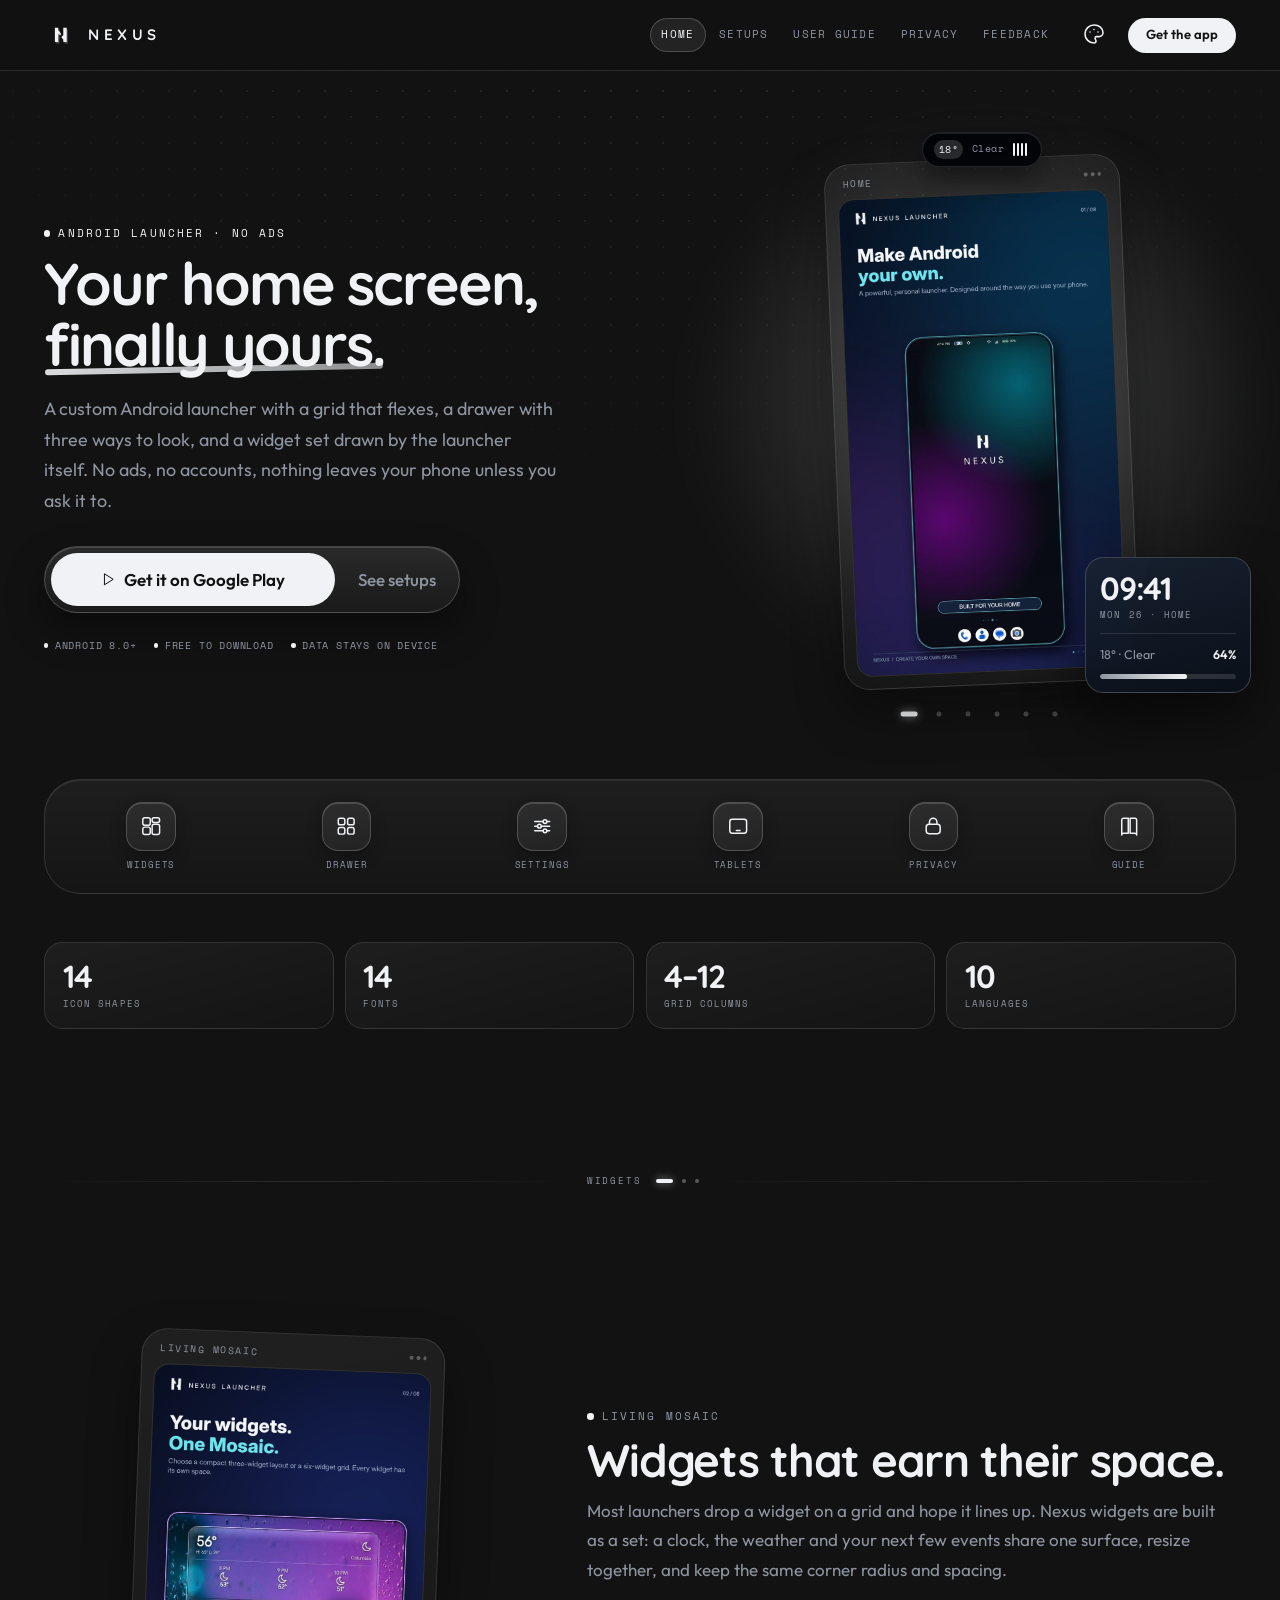
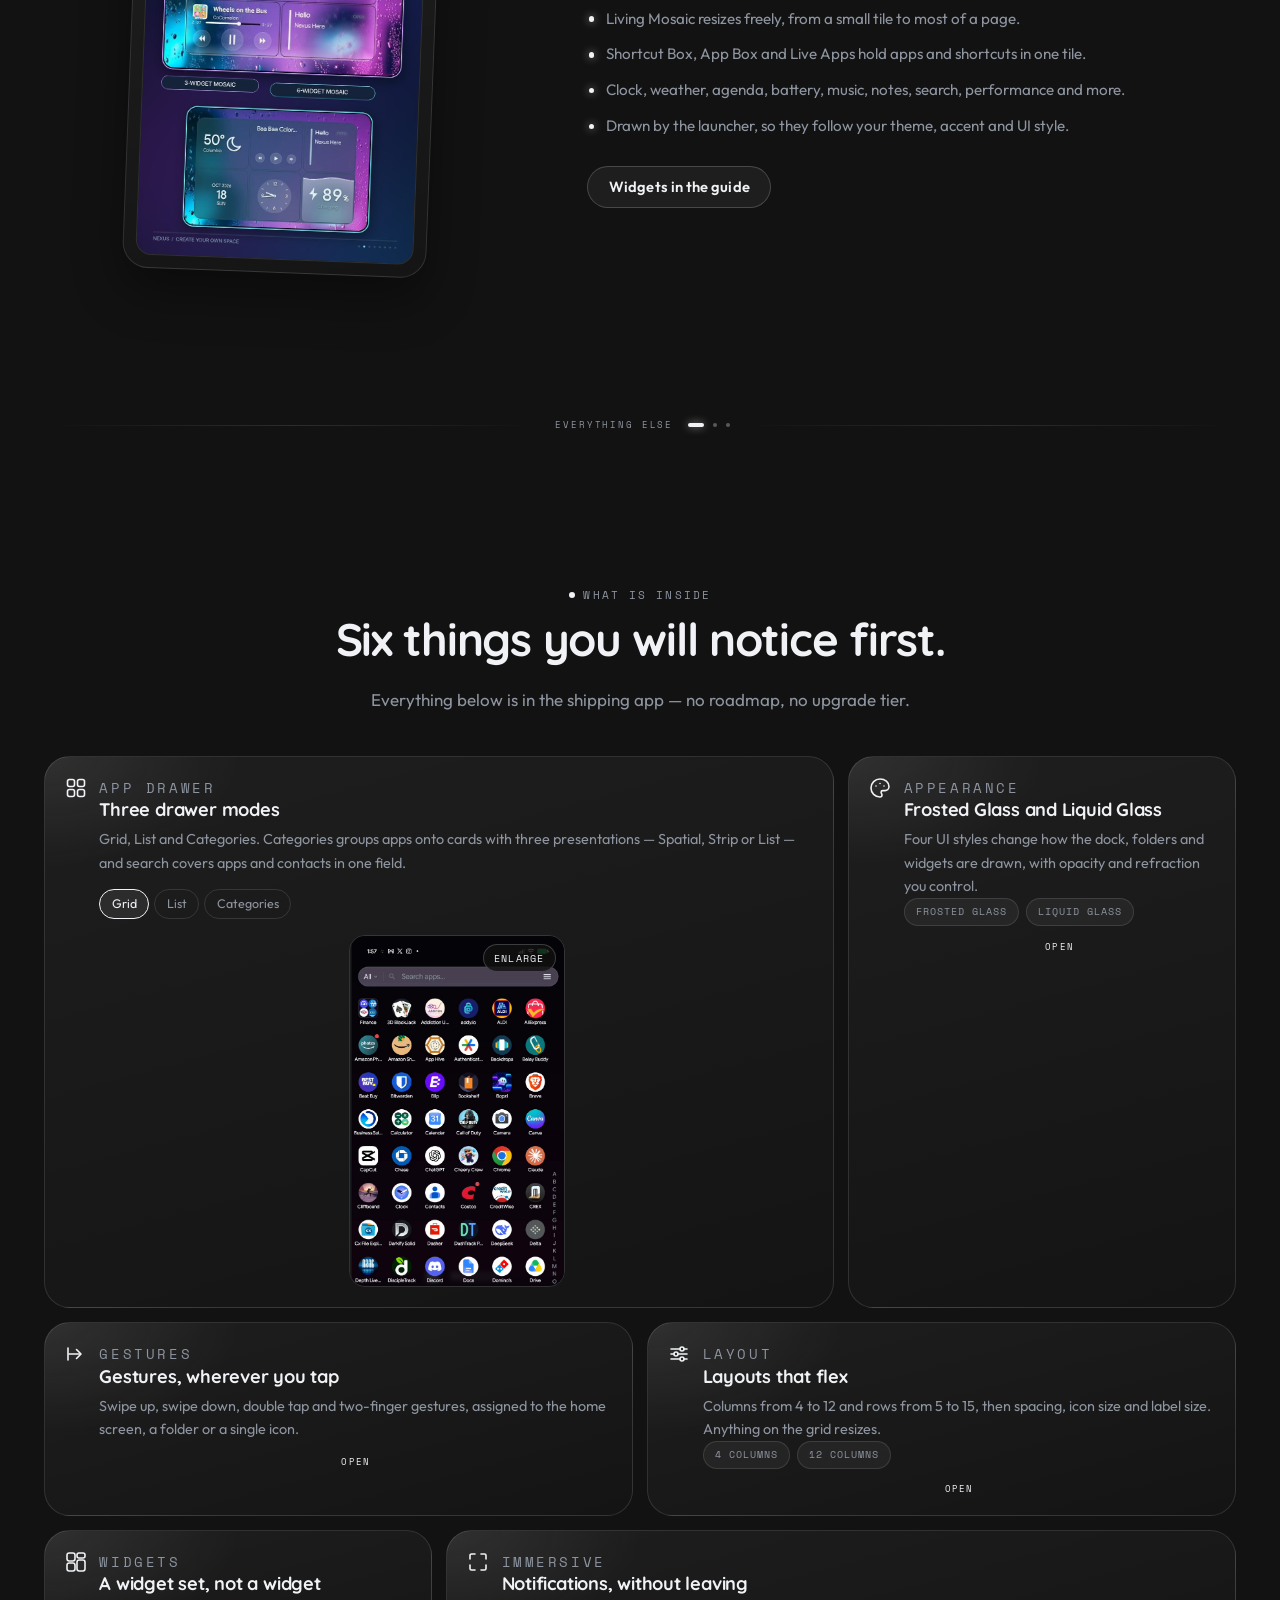
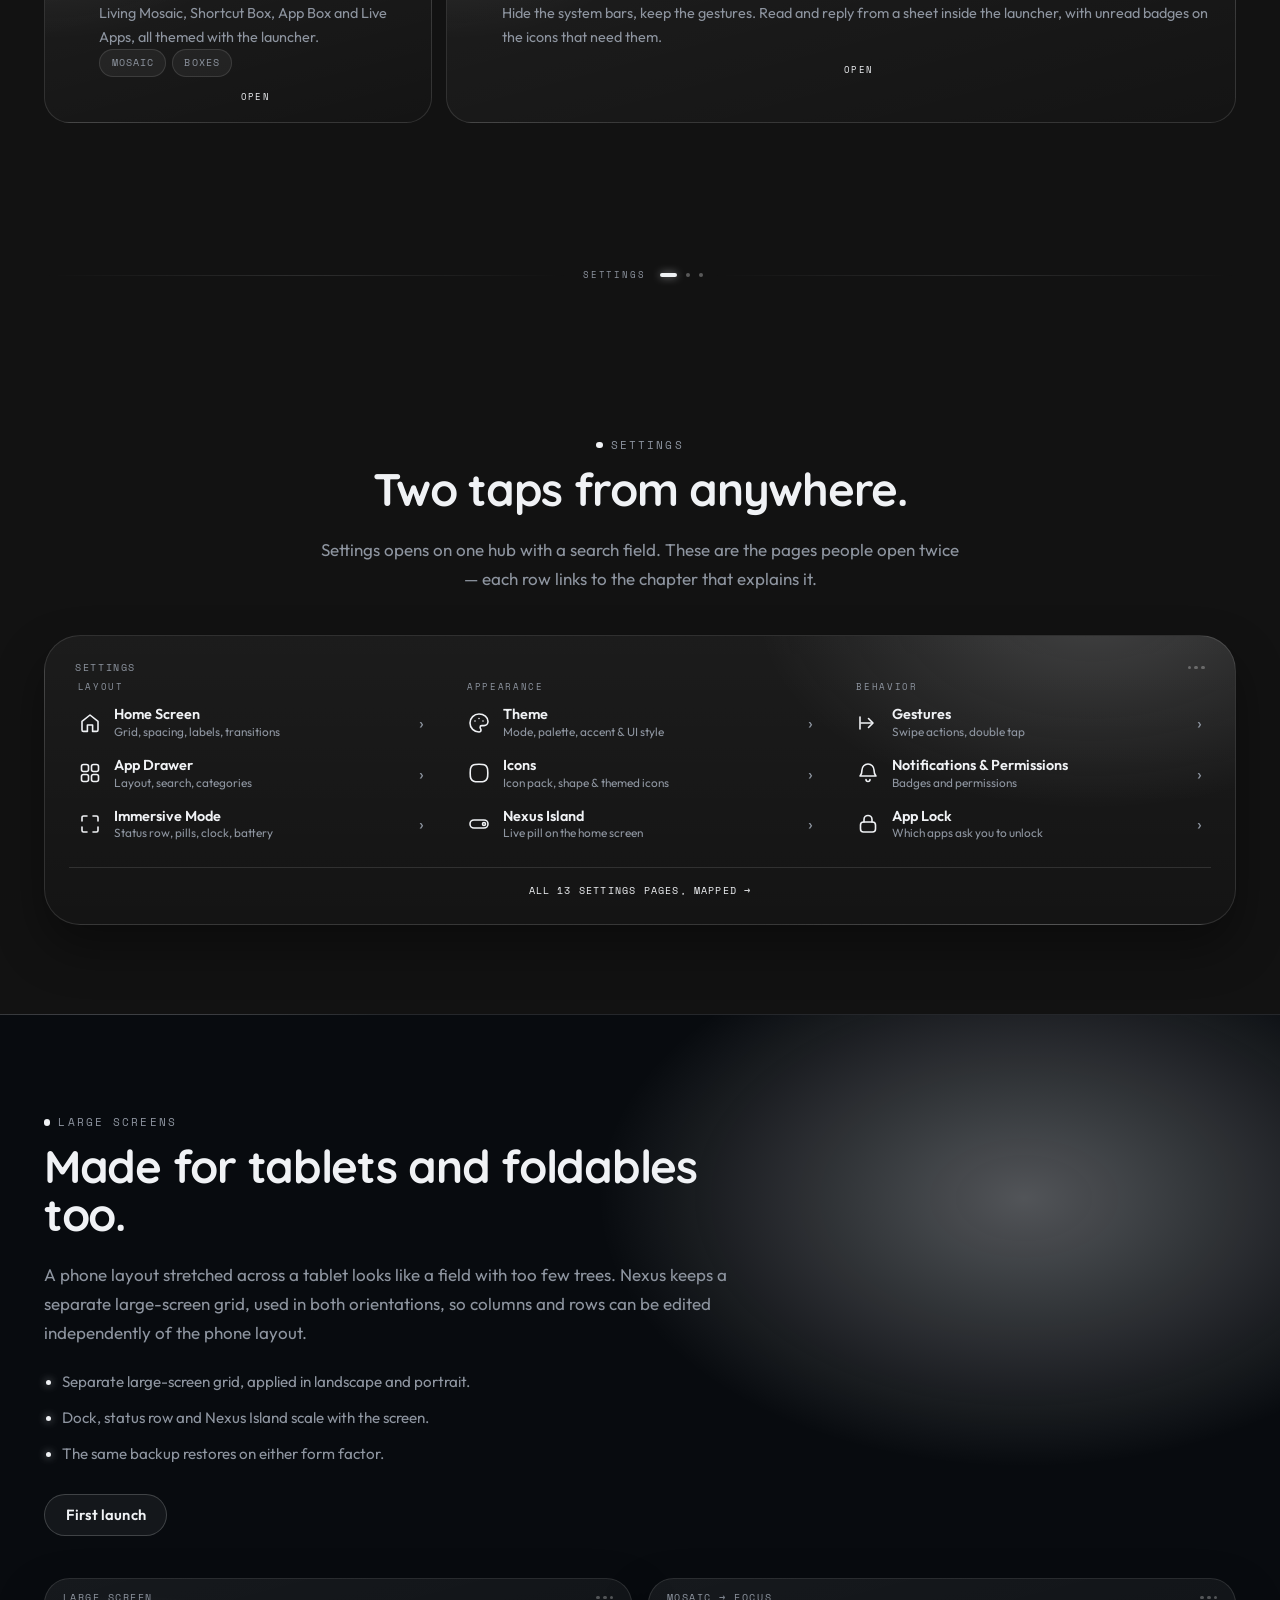
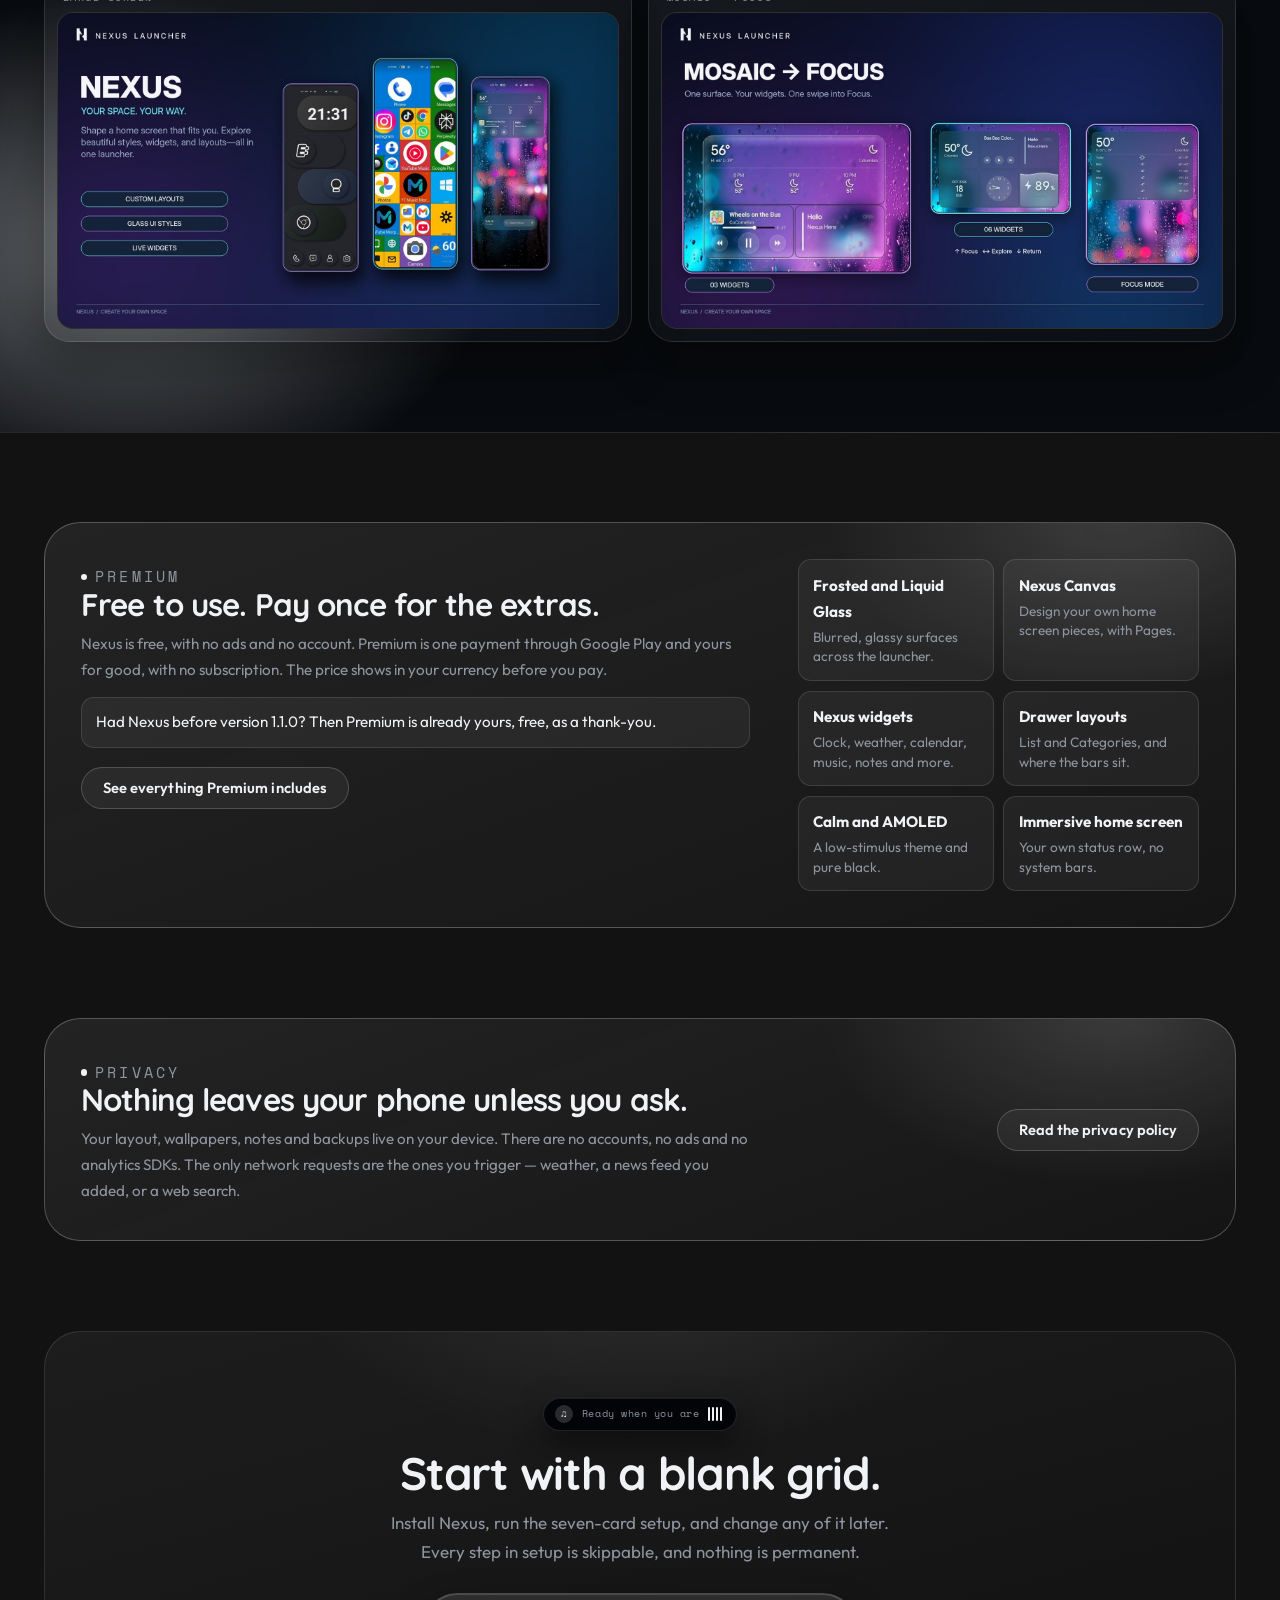
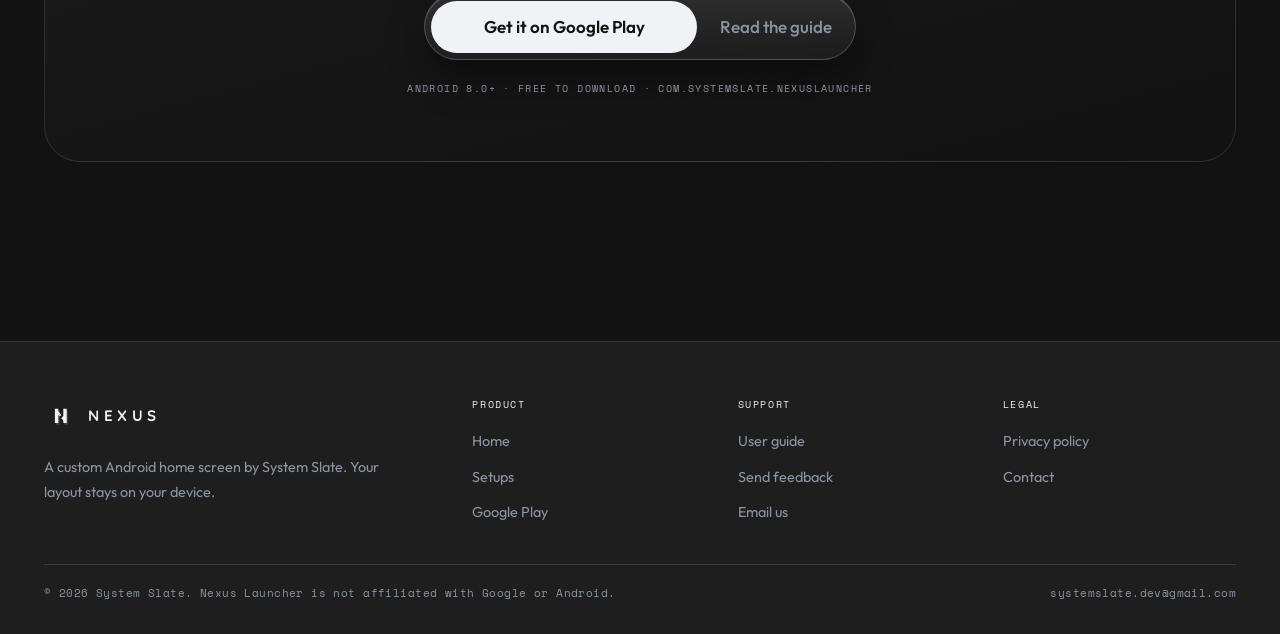
==== commit cda9cf96: "Add files via upload" ====
--- a/index.html
+++ b/index.html
@@ -3,9 +3,10 @@
 <head>
   <meta charset="UTF-8">
   <meta name="viewport" content="width=device-width, initial-scale=1.0">
-  <title>Nexus Launcher — your home screen, finally yours</title>
-  <meta name="description" content="Nexus Launcher is a custom Android home screen with flexible grids, three app drawer modes, a themed widget collection and no ads. Your data stays on your device.">
+  <title data-i18n="home.title">Nexus Launcher — your home screen, finally yours</title>
+  <meta name="description" content="Nexus Launcher is a custom Android home screen with flexible grids, three app drawer modes, a themed widget collection and no ads. Your data stays on your device." data-i18n="home.desc">
   <meta name="theme-color" content="#070b13">
+  <link rel="icon" href="favicon.svg" type="image/svg+xml">
   <meta property="og:title" content="Nexus Launcher — your home screen, finally yours">
   <meta property="og:description" content="Flexible grids, three drawer modes, themed widgets, frosted glass. No ads, no accounts, nothing leaves your phone.">
   <meta property="og:image" content="assets/shots/01-hero.jpg">
@@ -20,10 +21,11 @@
   <link rel="stylesheet" href="site-play.css">
   <link rel="stylesheet" href="site-home.css">
   <link rel="stylesheet" href="site-home-more.css">
+  <link rel="stylesheet" href="site-premium.css">
   <script src="site-ui-boot.js"></script>
 </head>
 <body>
-<a class="skip-link" href="#main">Skip to content</a>
+<a class="skip-link" href="#main" data-i18n="nav.skip">Skip to content</a>
 
 <!-- launcher glyphs, drawn once and referenced with <use> -->
 <svg class="sprite" aria-hidden="true" focusable="false" xmlns="http://www.w3.org/2000/svg">
@@ -58,13 +60,13 @@
       <span class="brand-word">Nexus</span>
     </a>
     <nav class="nav-links" aria-label="Primary">
-      <a href="index.html" aria-current="page">Home</a>
-      <a href="setup.html">Setups</a>
-      <a href="NEXUS_USER_GUIDE.html">User guide</a>
-      <a href="privacy.html">Privacy</a>
-      <a href="feedback.html">Feedback</a>
+      <a href="index.html" aria-current="page" data-i18n="nav.home">Home</a>
+      <a href="setup.html" data-i18n="nav.setups">Setups</a>
+      <a href="NEXUS_USER_GUIDE.html" data-i18n="nav.guide">User guide</a>
+      <a href="privacy.html" data-i18n="nav.privacy">Privacy</a>
+      <a href="feedback.html" data-i18n="nav.feedback">Feedback</a>
     </nav>
-    <a class="nav-cta" href="https://play.google.com/store/apps/details?id=com.systemslate.nexuslauncher">Get the app</a>
+    <a class="nav-cta" href="https://play.google.com/store/apps/details?id=com.systemslate.nexuslauncher" data-i18n="nav.getApp">Get the app</a>
   </div>
 </header>
 
@@ -74,18 +76,16 @@
   <section class="hero">
     <div class="wrap hero-grid">
       <div class="hero-copy">
-        <p class="eyebrow">Android launcher &middot; no ads</p>
-        <h1 class="hero-title">Your home screen,<br><span class="hero-accent">finally yours.</span></h1>
-        <p class="lede">A custom Android launcher with a grid that flexes, a drawer with three ways to
-          look, and a widget set drawn by the launcher itself. No ads, no accounts, nothing leaves
-          your phone unless you ask it to.</p>
+        <p class="eyebrow"><span data-i18n="home.eyebrow">Android launcher &middot; no ads</span></p>
+        <h1 class="hero-title"><span data-i18n="home.h1">Your home screen,</span><br><span class="hero-accent" data-i18n="home.h1Accent">finally yours.</span></h1>
+        <p class="lede"><span data-i18n="home.lede">A custom Android launcher with a grid that flexes, a drawer with three ways to look, and a widget set drawn by the launcher itself. No ads, no accounts, nothing leaves your phone unless you ask it to.</span></p>
         <div class="dock">
           <a class="dock-main" href="https://play.google.com/store/apps/details?id=com.systemslate.nexuslauncher">
-            <svg aria-hidden="true" width="15" height="15"><use href="#i-play"></use></svg>Get it on Google Play</a>
-          <a class="dock-alt" href="setup.html">See setups</a>
+            <svg aria-hidden="true" width="15" height="15"><use href="#i-play"></use></svg><span data-i18n="home.play">Get it on Google Play</span></a>
+          <a class="dock-alt" href="setup.html" data-i18n="home.setups">See setups</a>
         </div>
         <ul class="hero-meta">
-          <li>Android 8.0+</li><li>Free to download</li><li>Data stays on device</li>
+          <li data-i18n="home.meta1">Android 8.0+</li><li data-i18n="home.meta2">Free to download</li><li data-i18n="home.meta3">Data stays on device</li>
         </ul>
       </div>
 
@@ -121,13 +121,13 @@
     </div>
 
     <div class="wrap hero-shortcuts">
-      <nav class="icon-row" aria-label="Jump into the site">
-        <a class="icon-tile tint-cyan" href="#widgets"><span class="tile-face"><svg aria-hidden="true"><use href="#i-widgets"></use></svg></span><span>Widgets</span></a>
-        <a class="icon-tile tint-violet" href="#drawer"><span class="tile-face"><svg aria-hidden="true"><use href="#i-grid"></use></svg></span><span>Drawer</span></a>
-        <a class="icon-tile tint-teal" href="#settings"><span class="tile-face"><svg aria-hidden="true"><use href="#i-sliders"></use></svg></span><span>Settings</span></a>
-        <a class="icon-tile tint-blue" href="#large"><span class="tile-face"><svg aria-hidden="true"><use href="#i-tablet"></use></svg></span><span>Tablets</span></a>
-        <a class="icon-tile tint-rose" href="privacy.html"><span class="tile-face"><svg aria-hidden="true"><use href="#i-lock"></use></svg></span><span>Privacy</span></a>
-        <a class="icon-tile tint-grape" href="NEXUS_USER_GUIDE.html"><span class="tile-face"><svg aria-hidden="true"><use href="#i-book"></use></svg></span><span>Guide</span></a>
+      <nav class="icon-row" aria-label="Jump into the site" data-i18n-attr="aria-label:home.jump">
+        <a class="icon-tile tint-cyan" href="#widgets"><span class="tile-face"><svg aria-hidden="true"><use href="#i-widgets"></use></svg></span><span data-i18n="home.tileWidgets">Widgets</span></a>
+        <a class="icon-tile tint-violet" href="#drawer"><span class="tile-face"><svg aria-hidden="true"><use href="#i-grid"></use></svg></span><span data-i18n="home.tileDrawer">Drawer</span></a>
+        <a class="icon-tile tint-teal" href="#settings"><span class="tile-face"><svg aria-hidden="true"><use href="#i-sliders"></use></svg></span><span data-i18n="home.tileSettings">Settings</span></a>
+        <a class="icon-tile tint-blue" href="#large"><span class="tile-face"><svg aria-hidden="true"><use href="#i-tablet"></use></svg></span><span data-i18n="home.tileTablets">Tablets</span></a>
+        <a class="icon-tile tint-rose" href="privacy.html"><span class="tile-face"><svg aria-hidden="true"><use href="#i-lock"></use></svg></span><span data-i18n="home.tilePrivacy">Privacy</span></a>
+        <a class="icon-tile tint-grape" href="NEXUS_USER_GUIDE.html"><span class="tile-face"><svg aria-hidden="true"><use href="#i-book"></use></svg></span><span data-i18n="home.tileGuide">Guide</span></a>
       </nav>
     </div>
   </section>
@@ -135,10 +135,10 @@
   <!-- ============ numbers, as four little widgets ============ -->
   <section class="section section-stats">
     <div class="wrap stat-row">
-      <div class="stat"><b>14</b><span>icon shapes</span></div>
-      <div class="stat"><b>14</b><span>fonts</span></div>
-      <div class="stat"><b>4&ndash;12</b><span>grid columns</span></div>
-      <div class="stat"><b>10</b><span>languages</span></div>
+      <div class="stat"><b>14</b><span data-i18n="home.statShapes">icon shapes</span></div>
+      <div class="stat"><b>14</b><span data-i18n="home.statFonts">fonts</span></div>
+      <div class="stat"><b>4&ndash;12</b><span data-i18n="home.statCols">grid columns</span></div>
+      <div class="stat"><b>10</b><span data-i18n="home.statLangs">languages</span></div>
     </div>
   </section>
 
@@ -151,25 +151,23 @@
         <figure class="widget tilt-r">
           <div class="widget-bar"><span>Living Mosaic</span><span class="bar-dots"><i></i><i></i><i></i></span></div>
           <div class="widget-media">
-            <img src="assets/shots/02-mosaic.jpg" width="760" height="1351"
+            <img src="assets/shots/02-mosaic.jpg" width="760" height="1351" loading="lazy" decoding="async"
                  alt="A three by six widget mosaic combining a clock, weather and calendar on one Nexus home screen.">
           </div>
         </figure>
       </div>
       <div class="split-copy">
-        <p class="eyebrow">Living Mosaic</p>
-        <h2>Widgets that earn their space.</h2>
-        <p>Most launchers drop a widget on a grid and hope it lines up. Nexus widgets are built as a
-          set: a clock, the weather and your next few events share one surface, resize together, and
-          keep the same corner radius and spacing.</p>
+        <p class="eyebrow" data-i18n="home.mosaicEyebrow">Living Mosaic</p>
+        <h2><span data-i18n="home.mosaicH2">Widgets that earn their space.</span></h2>
+        <p><span data-i18n="home.mosaicP">Most launchers drop a widget on a grid and hope it lines up. Nexus widgets are built as a set: a clock, the weather and your next few events share one surface, resize together, and keep the same corner radius and spacing.</span></p>
         <ul class="point-list">
-          <li>Living Mosaic resizes freely, from a small tile to most of a page.</li>
-          <li>Shortcut Box, App Box and Live Apps hold apps and shortcuts in one tile.</li>
-          <li>Clock, weather, agenda, battery, music, notes, search, performance and more.</li>
-          <li>Drawn by the launcher, so they follow your theme, accent and UI style.</li>
+          <li><span data-i18n="home.mosaic1">Living Mosaic resizes freely, from a small tile to most of a page.</span></li>
+          <li><span data-i18n="home.mosaic2">Shortcut Box, App Box and Live Apps hold apps and shortcuts in one tile.</span></li>
+          <li><span data-i18n="home.mosaic3">Clock, weather, agenda, battery, music, notes, search, performance and more.</span></li>
+          <li><span data-i18n="home.mosaic4">Drawn by the launcher, so they follow your theme, accent and UI style.</span></li>
         </ul>
         <div class="btn-row">
-          <a class="btn btn-ghost" href="NEXUS_USER_GUIDE.html#ch8">Widgets in the guide</a>
+          <a class="btn btn-ghost" href="NEXUS_USER_GUIDE.html#ch8" data-i18n="home.mosaicCta">Widgets in the guide</a>
         </div>
       </div>
     </div>
@@ -181,26 +179,25 @@
   <section class="section" id="more">
     <div class="wrap">
       <div class="section-head center">
-        <p class="eyebrow">What is inside</p>
-        <h2>Six things you will notice first.</h2>
-        <p>Everything below is in the shipping app &mdash; no roadmap, no upgrade tier.</p>
+        <p class="eyebrow"><span data-i18n="home.insideEyebrow">What is inside</span></p>
+        <h2><span data-i18n="home.insideH2">Six things you will notice first.</span></h2>
+        <p><span data-i18n="home.insideP">Everything below is in the shipping app — no roadmap, no upgrade tier.</span></p>
       </div>
 
       <div class="bento">
         <article class="cell cell-wide" id="drawer">
           <span class="icon-badge"><svg aria-hidden="true"><use href="#i-grid"></use></svg></span>
           <div class="cell-copy">
-            <p class="cell-tag">App drawer</p><h3>Three drawer modes</h3>
-            <p>Grid, List and Categories. Categories groups apps onto cards with three presentations
-              &mdash; Spatial, Strip or List &mdash; and search covers apps and contacts in one field.</p>
+            <p class="cell-tag"><span data-i18n="home.drawerTag">App drawer</span></p><h3><span data-i18n="home.drawerH3">Three drawer modes</span></h3>
+            <p><span data-i18n="home.drawerP">Grid, List and Categories. Categories groups apps onto cards with three presentations — Spatial, Strip or List — and search covers apps and contacts in one field.</span></p>
             <div class="mode-switch" data-drawer-modes role="radiogroup" aria-label="Drawer mode">
-              <button type="button" role="radio" data-drawer="grid" aria-checked="true">Grid</button>
-              <button type="button" role="radio" data-drawer="list" aria-checked="false">List</button>
-              <button type="button" role="radio" data-drawer="categories" aria-checked="false">Categories</button>
+              <button type="button" role="radio" data-drawer="grid" aria-checked="true" data-i18n="home.grid">Grid</button>
+              <button type="button" role="radio" data-drawer="list" aria-checked="false" data-i18n="home.list">List</button>
+              <button type="button" role="radio" data-drawer="categories" aria-checked="false" data-i18n="home.categories">Categories</button>
             </div>
             <figure class="drawer-shot">
-              <img data-drawer-shot src="assets/guide/app-drawer-grid.jpg" width="575" height="1280" alt="The app drawer in Grid mode, with labeled icons and an A to Z rail.">
-              <button type="button" class="shot-enlarge" data-enlarge>Enlarge</button>
+              <img data-drawer-shot src="assets/guide/app-drawer-grid.jpg" width="575" height="1280" loading="lazy" decoding="async" alt="The app drawer in Grid mode, with labeled icons and an A to Z rail.">
+              <button type="button" class="shot-enlarge" data-enlarge data-i18n="home.enlarge">Enlarge</button>
             </figure>
           </div>
         </article>
@@ -208,11 +205,10 @@
         <article class="cell cell-third tint-violet" id="glass" data-folder>
           <span class="icon-badge"><svg aria-hidden="true"><use href="#i-palette"></use></svg></span>
           <div class="cell-copy">
-            <p class="cell-tag">Appearance</p><h3>Frosted and liquid glass</h3>
-            <p>Four UI styles change how the dock, folders and widgets are drawn, with opacity and
-              refraction you control.</p>
-            <p class="chip-row"><span class="chip">Frosted</span><span class="chip">Liquid</span></p>
-            <button type="button" class="cell-open-label" aria-expanded="false" aria-controls="glass-shot">Open</button>
+            <p class="cell-tag"><span data-i18n="home.glassTag">Appearance</span></p><h3><span data-i18n="home.glassH3">Frosted Glass and Liquid Glass</span></h3>
+            <p><span data-i18n="home.glassP">Four UI styles change how the dock, folders and widgets are drawn, with opacity and refraction you control.</span></p>
+            <p class="chip-row"><span class="chip" data-i18n="look.frosted">Frosted Glass</span><span class="chip" data-i18n="look.liquid">Liquid Glass</span></p>
+            <button type="button" class="cell-open-label" aria-expanded="false" aria-controls="glass-shot" data-i18n="home.open">Open</button>
           </div>
           <figure class="cell-shot" id="glass-shot" hidden>
             <img src="assets/shots/04-glass.jpg" width="760" height="1351" alt="Frosted glass and liquid glass on a Nexus home screen." loading="lazy">
@@ -222,10 +218,9 @@
         <article class="cell cell-half tint-rose" id="gestures" data-folder>
           <span class="icon-badge"><svg aria-hidden="true"><use href="#i-swipe"></use></svg></span>
           <div class="cell-copy">
-            <p class="cell-tag">Gestures</p><h3>Gestures, wherever you tap</h3>
-            <p>Swipe up, swipe down, double tap and two-finger gestures, assigned to the home screen,
-              a folder or a single icon.</p>
-            <button type="button" class="cell-open-label" aria-expanded="false" aria-controls="gestures-shot">Open</button>
+            <p class="cell-tag"><span data-i18n="home.gesturesTag">Gestures</span></p><h3><span data-i18n="home.gesturesH3">Gestures, wherever you tap</span></h3>
+            <p><span data-i18n="home.gesturesP">Swipe up, swipe down, double tap and two-finger gestures, assigned to the home screen, a folder or a single icon.</span></p>
+            <button type="button" class="cell-open-label" aria-expanded="false" aria-controls="gestures-shot" data-i18n="home.open">Open</button>
           </div>
           <figure class="cell-shot" id="gestures-shot" hidden>
             <img src="assets/shots/03-focus.jpg" width="760" height="1351" alt="Focus mode and gesture navigation on a Nexus home screen." loading="lazy">
@@ -235,11 +230,10 @@
         <article class="cell cell-half tint-teal" id="layouts" data-folder>
           <span class="icon-badge"><svg aria-hidden="true"><use href="#i-sliders"></use></svg></span>
           <div class="cell-copy">
-            <p class="cell-tag">Layout</p><h3>Layouts that flex</h3>
-            <p>Columns from 4 to 12 and rows from 5 to 15, then spacing, icon size and label size.
-              Anything on the grid resizes.</p>
+            <p class="cell-tag"><span data-i18n="home.layoutsTag">Layout</span></p><h3><span data-i18n="home.layoutsH3">Layouts that flex</span></h3>
+            <p><span data-i18n="home.layoutsP">Columns from 4 to 12 and rows from 5 to 15, then spacing, icon size and label size. Anything on the grid resizes.</span></p>
             <p class="chip-row"><span class="chip">4 columns</span><span class="chip">12 columns</span></p>
-            <button type="button" class="cell-open-label" aria-expanded="false" aria-controls="layouts-shot">Open</button>
+            <button type="button" class="cell-open-label" aria-expanded="false" aria-controls="layouts-shot" data-i18n="home.open">Open</button>
           </div>
           <figure class="cell-shot" id="layouts-shot" hidden>
             <img src="assets/shots/05-layouts.jpg" width="760" height="1351" alt="A custom home screen layout in Nexus Launcher." loading="lazy">
@@ -249,10 +243,10 @@
         <article class="cell cell-third tint-blue" data-folder>
           <span class="icon-badge"><svg aria-hidden="true"><use href="#i-widgets"></use></svg></span>
           <div class="cell-copy">
-            <p class="cell-tag">Widgets</p><h3>A widget set, not a widget</h3>
-            <p>Living Mosaic, Shortcut Box, App Box and Live Apps, all themed with the launcher.</p>
+            <p class="cell-tag"><span data-i18n="home.widgetsTag">Widgets</span></p><h3><span data-i18n="home.widgetsH3">A widget set, not a widget</span></h3>
+            <p><span data-i18n="home.widgetsP">Living Mosaic, Shortcut Box, App Box and Live Apps, all themed with the launcher.</span></p>
             <p class="chip-row"><span class="chip">Mosaic</span><span class="chip">Boxes</span></p>
-            <button type="button" class="cell-open-label" aria-expanded="false" aria-controls="widgets-shot">Open</button>
+            <button type="button" class="cell-open-label" aria-expanded="false" aria-controls="widgets-shot" data-i18n="home.open">Open</button>
           </div>
           <figure class="cell-shot" id="widgets-shot" hidden>
             <img src="assets/shots/07-widgets.jpg" width="760" height="1351" alt="The Nexus widget collection on a home screen." loading="lazy">
@@ -262,10 +256,9 @@
         <article class="cell cell-wide tint-grape" id="immersive" data-folder>
           <span class="icon-badge"><svg aria-hidden="true"><use href="#i-fullscreen"></use></svg></span>
           <div class="cell-copy">
-            <p class="cell-tag">Immersive</p><h3>Notifications, without leaving</h3>
-            <p>Hide the system bars, keep the gestures. Read and reply from a sheet inside the
-              launcher, with unread badges on the icons that need them.</p>
-            <button type="button" class="cell-open-label" aria-expanded="false" aria-controls="immersive-shot">Open</button>
+            <p class="cell-tag"><span data-i18n="home.immersiveTag">Immersive</span></p><h3><span data-i18n="home.immersiveH3">Notifications, without leaving</span></h3>
+            <p><span data-i18n="home.immersiveP">Hide the system bars, keep the gestures. Read and reply from a sheet inside the launcher, with unread badges on the icons that need them.</span></p>
+            <button type="button" class="cell-open-label" aria-expanded="false" aria-controls="immersive-shot" data-i18n="home.open">Open</button>
           </div>
           <figure class="cell-shot" id="immersive-shot" hidden>
             <img src="assets/shots/08-immersive.jpg" width="760" height="1351" alt="Immersive mode and the in-launcher notification sheet." loading="lazy">
@@ -281,10 +274,9 @@
   <section class="section" id="settings">
     <div class="wrap">
       <div class="section-head center">
-        <p class="eyebrow">Settings</p>
-        <h2>Two taps from anywhere.</h2>
-        <p>Settings opens on one hub with a search field. These are the pages people open twice
-          &mdash; each row links to the chapter that explains it.</p>
+        <p class="eyebrow"><span data-i18n="home.settingsEyebrow">Settings</span></p>
+        <h2 data-i18n="home.settingsH2">Two taps from anywhere.</h2>
+        <p><span data-i18n="home.settingsP">Settings opens on one hub with a search field. These are the pages people open twice — each row links to the chapter that explains it.</span></p>
       </div>
 
       <div class="settings-widget">
@@ -297,7 +289,7 @@
             <a class="settings-row" href="NEXUS_USER_GUIDE.html#ch14"><span class="icon-badge"><svg aria-hidden="true"><use href="#i-fullscreen"></use></svg></span><span class="row-text"><b>Immersive Mode</b><small>Status row, pills, clock, battery</small></span><span class="row-chev" aria-hidden="true">&rsaquo;</span></a>
           </div>
           <div class="settings-group">
-            <p class="group-label">Appearance</p>
+            <p class="group-label"><span data-i18n="home.glassTag">Appearance</span></p>
             <a class="settings-row" href="NEXUS_USER_GUIDE.html#ch10"><span class="icon-badge"><svg aria-hidden="true"><use href="#i-palette"></use></svg></span><span class="row-text"><b>Theme</b><small>Mode, palette, accent &amp; UI style</small></span><span class="row-chev" aria-hidden="true">&rsaquo;</span></a>
             <a class="settings-row" href="NEXUS_USER_GUIDE.html#ch11"><span class="icon-badge"><svg aria-hidden="true"><use href="#i-shape"></use></svg></span><span class="row-text"><b>Icons</b><small>Icon pack, shape &amp; themed icons</small></span><span class="row-chev" aria-hidden="true">&rsaquo;</span></a>
             <a class="settings-row" href="NEXUS_USER_GUIDE.html#ch15"><span class="icon-badge"><svg aria-hidden="true"><use href="#i-pill"></use></svg></span><span class="row-text"><b>Nexus Island</b><small>Live pill on the home screen</small></span><span class="row-chev" aria-hidden="true">&rsaquo;</span></a>
@@ -309,7 +301,7 @@
             <a class="settings-row" href="NEXUS_USER_GUIDE.html#ch17"><span class="icon-badge"><svg aria-hidden="true"><use href="#i-lock"></use></svg></span><span class="row-text"><b>App Lock</b><small>Which apps ask you to unlock</small></span><span class="row-chev" aria-hidden="true">&rsaquo;</span></a>
           </div>
         </div>
-        <p class="settings-more"><a href="NEXUS_USER_GUIDE.html#ch21">All 13 settings pages, mapped &rarr;</a></p>
+        <p class="settings-more"><a href="NEXUS_USER_GUIDE.html#ch21"><span data-i18n="home.settingsMore">All 13 settings pages, mapped →</span></a></p>
       </div>
     </div>
   </section>
@@ -318,18 +310,16 @@
   <section class="tablet-band" id="large">
     <div class="wrap section">
       <div class="tablet-head">
-        <p class="eyebrow">Large screens</p>
-        <h2>Made for tablets and foldables too.</h2>
-        <p>A phone layout stretched across a tablet looks like a field with too few trees. Nexus
-          keeps a separate large-screen grid, used in both orientations, so columns and rows can be
-          edited independently of the phone layout.</p>
+        <p class="eyebrow"><span data-i18n="home.largeEyebrow">Large screens</span></p>
+        <h2 data-i18n="home.largeH2">Made for tablets and foldables too.</h2>
+        <p><span data-i18n="home.largeP">A phone layout stretched across a tablet looks like a field with too few trees. Nexus keeps a separate large-screen grid, used in both orientations, so columns and rows can be edited independently of the phone layout.</span></p>
         <ul class="point-list">
-          <li>Separate large-screen grid, applied in landscape and portrait.</li>
-          <li>Dock, status row and Nexus Island scale with the screen.</li>
-          <li>The same backup restores on either form factor.</li>
+          <li><span data-i18n="home.large1">Separate large-screen grid, applied in landscape and portrait.</span></li>
+          <li><span data-i18n="home.large2">Dock, status row and Nexus Island scale with the screen.</span></li>
+          <li><span data-i18n="home.large3">The same backup restores on either form factor.</span></li>
         </ul>
         <div class="btn-row">
-          <a class="btn btn-ghost" href="NEXUS_USER_GUIDE.html#ch1">First launch</a>
+          <a class="btn btn-ghost" href="NEXUS_USER_GUIDE.html#ch1" data-i18n="home.firstLaunch">First launch</a>
         </div>
       </div>
       <div class="tablet-shots">
@@ -351,19 +341,42 @@
     </div>
   </section>
 
+  <!-- ============ premium ============ -->
+  <section class="section" id="premium">
+    <div class="wrap">
+      <div class="privacy-strip premium-band">
+        <div>
+          <p class="eyebrow"><span data-i18n="home.premiumEyebrow">Premium</span></p>
+          <h2 data-i18n="home.premiumH2">Free to use. Pay once for the extras.</h2>
+          <p><span data-i18n="home.premiumP">Nexus is free, with no ads and no account. Premium is one payment through Google Play and yours for good, with no subscription. The price shows in your currency before you pay.</span></p>
+          <p class="premium-thanks"><span data-i18n="home.premiumThanks">Had Nexus before version 1.1.0? Then Premium is already yours, free, as a thank-you.</span></p>
+          <div class="btn-row">
+            <a class="btn btn-ghost" href="NEXUS_USER_GUIDE.html#ch22" data-i18n="home.premiumCta">See everything Premium includes</a>
+          </div>
+        </div>
+        <ul class="premium-list">
+          <li><b data-i18n="home.premium1">Frosted and Liquid Glass</b><span data-i18n="home.premium1p">Blurred, glassy surfaces across the launcher.</span></li>
+          <li><b data-i18n="home.premium2">Nexus Canvas</b><span data-i18n="home.premium2p">Design your own home screen pieces, with Pages.</span></li>
+          <li><b data-i18n="home.premium3">Nexus widgets</b><span data-i18n="home.premium3p">Clock, weather, calendar, music, notes and more.</span></li>
+          <li><b data-i18n="home.premium4">Drawer layouts</b><span data-i18n="home.premium4p">List and Categories, and where the bars sit.</span></li>
+          <li><b data-i18n="home.premium5">Calm and AMOLED</b><span data-i18n="home.premium5p">A low-stimulus theme and pure black.</span></li>
+          <li><b data-i18n="home.premium6">Immersive home screen</b><span data-i18n="home.premium6p">Your own status row, no system bars.</span></li>
+        </ul>
+      </div>
+    </div>
+  </section>
+
   <!-- ============ privacy ============ -->
   <section class="section">
     <div class="wrap">
       <div class="privacy-strip">
         <div>
-          <p class="eyebrow">Privacy</p>
-          <h2>Nothing leaves your phone unless you ask.</h2>
-          <p>Your layout, wallpapers, notes and backups live on your device. There are no accounts,
-            no ads and no analytics SDKs. The only network requests are the ones you trigger &mdash;
-            weather, a news feed you added, or a web search.</p>
+          <p class="eyebrow"><span data-i18n="home.privacyEyebrow">Privacy</span></p>
+          <h2 data-i18n="home.privacyH2">Nothing leaves your phone unless you ask.</h2>
+          <p><span data-i18n="home.privacyP">Your layout, wallpapers, notes and backups live on your device. There are no accounts, no ads and no analytics SDKs. The only network requests are the ones you trigger — weather, a news feed you added, or a web search.</span></p>
         </div>
         <div class="btn-row">
-          <a class="btn btn-ghost" href="privacy.html">Read the privacy policy</a>
+          <a class="btn btn-ghost" href="privacy.html" data-i18n="home.privacyCta">Read the privacy policy</a>
         </div>
       </div>
     </div>
@@ -374,17 +387,16 @@
     <div class="wrap">
       <div class="cta">
         <div class="island" aria-hidden="true">
-          <span class="island-glyph">&#9835;</span><span>Ready when you are</span>
+          <span class="island-glyph">&#9835;</span><span><span data-i18n="home.ctaIsland">Ready when you are</span></span>
           <span class="island-bars"><i></i><i></i><i></i><i></i></span>
         </div>
-        <h2>Start with a blank grid.</h2>
-        <p>Install Nexus, run the seven-card setup, and change any of it later. Every step in setup
-          is skippable, and nothing is permanent.</p>
+        <h2><span data-i18n="home.ctaH2">Start with a blank grid.</span></h2>
+        <p><span data-i18n="home.ctaP">Install Nexus, run the seven-card setup, and change any of it later. Every step in setup is skippable, and nothing is permanent.</span></p>
         <div class="dock">
-          <a class="dock-main" href="https://play.google.com/store/apps/details?id=com.systemslate.nexuslauncher">Get it on Google Play</a>
-          <a class="dock-alt" href="NEXUS_USER_GUIDE.html">Read the guide</a>
-        </div>
-        <p class="cta-fine">Android 8.0+ &middot; Free to download &middot; com.systemslate.nexuslauncher</p>
+          <a class="dock-main" href="https://play.google.com/store/apps/details?id=com.systemslate.nexuslauncher"><span data-i18n="home.play">Get it on Google Play</span></a>
+          <a class="dock-alt" href="NEXUS_USER_GUIDE.html" data-i18n="home.ctaGuide">Read the guide</a>
+        </div>
+        <p class="cta-fine"><span data-i18n="home.ctaFine">Android 8.0+ · Free to download · com.systemslate.nexuslauncher</span></p>
       </div>
     </div>
   </section>
@@ -403,26 +415,27 @@
         </svg>
         <span class="brand-word">Nexus</span>
       </a>
-      <p>A custom Android home screen by System Slate. Your layout stays on your device.</p>
+      <p><span data-i18n="footer.blurb">A custom Android home screen by System Slate. Your layout stays on your device.</span></p>
     </div>
     <div class="footer-col">
-      <h4>Product</h4>
-      <ul><li><a href="index.html">Home</a></li><li><a href="setup.html">Setups</a></li><li><a href="https://play.google.com/store/apps/details?id=com.systemslate.nexuslauncher">Google Play</a></li></ul>
+      <h4 data-i18n="footer.product">Product</h4>
+      <ul><li><a href="index.html" data-i18n="nav.home">Home</a></li><li><a href="setup.html" data-i18n="nav.setups">Setups</a></li><li><a href="https://play.google.com/store/apps/details?id=com.systemslate.nexuslauncher" data-i18n="footer.play">Google Play</a></li></ul>
     </div>
     <div class="footer-col">
-      <h4>Support</h4>
-      <ul><li><a href="NEXUS_USER_GUIDE.html">User guide</a></li><li><a href="feedback.html">Send feedback</a></li><li><a href="mailto:systemslate.dev@gmail.com">Email us</a></li></ul>
+      <h4 data-i18n="footer.support">Support</h4>
+      <ul><li><a href="NEXUS_USER_GUIDE.html" data-i18n="nav.guide">User guide</a></li><li><a href="feedback.html" data-i18n="footer.feedback">Send feedback</a></li><li><a href="mailto:systemslate.dev@gmail.com" data-i18n="footer.email">Email us</a></li></ul>
     </div>
     <div class="footer-col">
-      <h4>Legal</h4>
-      <ul><li><a href="privacy.html">Privacy policy</a></li><li><a href="privacy.html#contact">Contact</a></li></ul>
+      <h4 data-i18n="footer.legal">Legal</h4>
+      <ul><li><a href="privacy.html" data-i18n="footer.privacy">Privacy policy</a></li><li><a href="privacy.html#contact" data-i18n="footer.contact">Contact</a></li></ul>
     </div>
   </div>
   <div class="footer-legal">
-    <p>&copy; 2026 System Slate. Nexus Launcher is not affiliated with Google or Android.</p>
+    <p><span data-i18n="footer.copy">&copy; 2026 System Slate. Nexus Launcher is not affiliated with Google or Android.</span></p>
     <p>systemslate.dev@gmail.com</p>
   </div>
 </footer>
+<script src="site-i18n.js" defer></script>
 <script src="site-look.js" defer></script>
 <script src="site-behavior.js" defer></script>
 <script src="site-badges.js" defer></script>
--- a/site-fonts.css
+++ b/site-fonts.css
@@ -27,13 +27,14 @@
   font-display: swap;
 }
 
-/* App typography list. Same files the launcher ships. */
-@font-face { font-family: "Nexus Default"; src: url("assets/fonts/google_sans_flex.ttf") format("truetype"); font-weight: 100 900; font-display: swap; }
-@font-face { font-family: "Roboto"; src: url("assets/fonts/roboto.ttf") format("truetype"); font-weight: 100 900; font-display: swap; }
-@font-face { font-family: "Inter"; src: url("assets/fonts/inter.ttf") format("truetype"); font-weight: 100 900; font-display: swap; }
-@font-face { font-family: "Manrope"; src: url("assets/fonts/manrope.ttf") format("truetype"); font-weight: 100 900; font-display: swap; }
-@font-face { font-family: "IBM Plex Sans"; src: url("assets/fonts/ibm_plex_sans.ttf") format("truetype"); font-weight: 100 900; font-display: swap; }
-@font-face { font-family: "Lora"; src: url("assets/fonts/lora.ttf") format("truetype"); font-weight: 100 900; font-display: swap; }
-@font-face { font-family: "Playpen"; src: url("assets/fonts/playpen_sans.ttf") format("truetype"); font-weight: 100 900; font-display: swap; }
-@font-face { font-family: "Elms Sans"; src: url("assets/fonts/elms_sans.ttf") format("truetype"); font-weight: 100 900; font-display: swap; }
-@font-face { font-family: "Bitcount"; src: url("assets/fonts/bitcount_single.ttf") format("truetype"); font-weight: 100 900; font-display: swap; }
+/* App typography list. Latin subsets of the launcher fonts, so opening Look
+   does not download the full files. */
+@font-face { font-family: "Nexus Default"; src: url("assets/fonts/google_sans_flex.woff2") format("woff2"); font-weight: 400; font-display: swap; }
+@font-face { font-family: "Roboto"; src: url("assets/fonts/roboto.woff2") format("woff2"); font-weight: 100 900; font-display: swap; }
+@font-face { font-family: "Inter"; src: url("assets/fonts/inter.woff2") format("woff2"); font-weight: 100 900; font-display: swap; }
+@font-face { font-family: "Manrope"; src: url("assets/fonts/manrope.woff2") format("woff2"); font-weight: 100 900; font-display: swap; }
+@font-face { font-family: "IBM Plex Sans"; src: url("assets/fonts/ibm_plex_sans.woff2") format("woff2"); font-weight: 100 900; font-display: swap; }
+@font-face { font-family: "Lora"; src: url("assets/fonts/lora.woff2") format("woff2"); font-weight: 100 900; font-display: swap; }
+@font-face { font-family: "Playpen"; src: url("assets/fonts/playpen_sans.woff2") format("woff2"); font-weight: 100 900; font-display: swap; }
+@font-face { font-family: "Elms Sans"; src: url("assets/fonts/elms_sans.woff2") format("woff2"); font-weight: 100 900; font-display: swap; }
+@font-face { font-family: "Bitcount"; src: url("assets/fonts/bitcount_single.woff2") format("woff2"); font-weight: 100 900; font-display: swap; }
--- a/site.css
+++ b/site.css
@@ -114,6 +114,9 @@
 
 img { display: block; max-width: 100%; height: auto; }
 
+/* Phone mockups stay in the launcher's left-to-right canvas. */
+.hero-art, .widget, .mini-widget, .island, .shot, .drawer-shot, .cell-shot, .tablet-shots { direction: ltr; }
+
 a { color: var(--ink); text-decoration: none; }
 a:hover { color: var(--ink); }
 
--- a/site-look.css
+++ b/site-look.css
@@ -63,8 +63,8 @@
 
 .look-panel {
   display: none;
-  position: absolute;
-  z-index: 5;
+  position: fixed;
+  z-index: 80;
   top: calc(100% + 0.55rem);
   right: 0;
   width: min(24rem, calc(100vw - 1.4rem));
@@ -87,7 +87,7 @@
 
 .look-card + .look-card { margin-top: 0.45rem; }
 
-.look.is-open .look-panel { display: block; }
+.look-panel.is-open { display: block; }
 
 .look-label {
   margin: 0 0 0.45rem 0.15rem;
@@ -132,7 +132,10 @@
 }
 
 .look-ui,
-.look-type { display: grid; grid-template-columns: 1fr 1fr; }
+.look-type,
+.look-lang { display: grid; grid-template-columns: 1fr 1fr; }
+
+html[dir="rtl"] .look-row button[aria-checked="true"] { box-shadow: inset -2px 0 0 var(--ink); }
 
 .look-walls { display: grid; grid-template-columns: repeat(3, minmax(0, 1fr)); }
 
--- a/site-nav.css
+++ b/site-nav.css
@@ -64,7 +64,7 @@
   gap: 0.1rem;
   flex: 0 1 auto;
   min-width: 0;
-  margin-left: auto;
+  margin-inline-start: auto;
   overflow-x: auto;
   scrollbar-width: none;
 }
@@ -136,7 +136,7 @@
   .brand-word { font-size: 0.85rem; letter-spacing: 0.24em; }
   .nav-links {
     width: 100%;
-    margin-left: 0;
+    margin-inline-start: 0;
     gap: 0;
     justify-content: space-between;
   }
--- a/site-ui.css
+++ b/site-ui.css
@@ -24,6 +24,7 @@
 
 .btn:hover { transform: translateY(-1px); }
 .btn:active { transform: translateY(0); }
+.btn:disabled { opacity: 0.55; transform: none; cursor: default; }
 
 .btn-primary {
   background: var(--ink);
--- a/site-play.css
+++ b/site-play.css
@@ -228,7 +228,8 @@
 html[data-ui="frosted"] .card,
 html[data-ui="frosted"] .contact-card,
 html[data-ui="frosted"] .nexus-form,
-html[data-ui="frosted"] .toc {
+html[data-ui="frosted"] .toc,
+html[data-ui="frosted"] .look-card {
   background: color-mix(in srgb, var(--surface) 68%, transparent);
   border-color: color-mix(in srgb, var(--ink) 16%, transparent);
   backdrop-filter: blur(28px) saturate(130%);
@@ -251,7 +252,8 @@
 html[data-ui="neumorph"] .setup-card,
 html[data-ui="neumorph"] .stat,
 html[data-ui="neumorph"] .capability,
-html[data-ui="neumorph"] .cta {
+html[data-ui="neumorph"] .cta,
+html[data-ui="neumorph"] .look-card {
   border-color: transparent;
   background: var(--surface);
   box-shadow:
@@ -268,7 +270,7 @@
 
 html[data-ui="liquid"] :is(
   .widget, .dock, .settings-widget, .mini-widget, .cell, .icon-row,
-  .setup-card, .cta, .privacy-strip, .card, .contact-card, .nexus-form, .toc, .stat
+  .setup-card, .cta, .privacy-strip, .card, .contact-card, .nexus-form, .toc, .stat, .look-card
 ) {
   position: relative;
   overflow: hidden;
@@ -283,19 +285,19 @@
     inset 0 -22px 32px color-mix(in srgb, var(--ink) 16%, transparent);
 }
 
-/* The sheet sits inside the blurred nav. A glass fill here samples that nav
-   and reads as empty, so the sheet stays on the page color and the cards
-   inside it use the surface. */
+/* The sheet is outside the nav so its cards can blur the page. The frame
+   itself stays clear; a frosted frame here would hide the cards' own glass. */
 html[data-ui="frosted"] .look-panel,
-html[data-ui="liquid"] .look-panel {
-  background: var(--bg);
-  border-color: var(--line-strong);
+html[data-ui="liquid"] .look-panel,
+html[data-ui="neumorph"] .look-panel {
+  background: transparent;
+  border-color: transparent;
+  box-shadow: none;
   backdrop-filter: none;
   -webkit-backdrop-filter: none;
-  box-shadow: var(--shadow-card);
-}
-
-html[data-ui="liquid"] :is(.widget, .cell, .dock, .card, .cta, .settings-widget, .stat, .contact-card)::after {
+}
+
+html[data-ui="liquid"] :is(.widget, .cell, .dock, .card, .cta, .settings-widget, .stat, .contact-card, .look-card)::after {
   content: "";
   position: absolute;
   inset: -30%;
@@ -348,7 +350,7 @@
 .shot { position: relative; }
 
 .shot-lightbox {
-  display: grid;
+  display: none;
   place-items: center;
   width: 100vw;
   height: 100vh;
@@ -361,6 +363,8 @@
   color: var(--ink);
 }
 
+.shot-lightbox[open] { display: grid; }
+
 .shot-lightbox img {
   display: block;
   width: auto;
--- a/site-premium.css
+++ b/site-premium.css
@@ -0,0 +1,45 @@
+/* Home page Premium band. The card itself is .privacy-strip, so it follows
+   every UI style the same way; this only lays out the feature list. */
+
+.premium-band { align-items: start; }
+
+.premium-band .premium-thanks {
+  margin-top: 0.9rem;
+  padding: 0.7rem 0.9rem;
+  border: 1px solid var(--line);
+  border-radius: var(--radius-sm);
+  background: var(--glass);
+  color: var(--ink);
+}
+
+.premium-band .btn-row { justify-content: flex-start; margin-top: 1.2rem; }
+
+.premium-list {
+  display: grid;
+  grid-template-columns: repeat(2, minmax(0, 1fr));
+  gap: 0.6rem;
+  margin: 0;
+  padding: 0;
+  list-style: none;
+}
+
+.premium-list li {
+  margin: 0;
+  padding: 0.8rem 0.9rem;
+  border: 1px solid var(--line);
+  border-radius: var(--radius-sm);
+  background: var(--glass);
+}
+
+.premium-list b {
+  display: block;
+  margin-bottom: 0.15rem;
+  color: var(--ink);
+  font-size: 0.95rem;
+}
+
+.premium-list span { display: block; color: var(--ink-dim); font-size: 0.85rem; line-height: 1.45; }
+
+@media (max-width: 34rem) {
+  .premium-list { grid-template-columns: 1fr; }
+}
